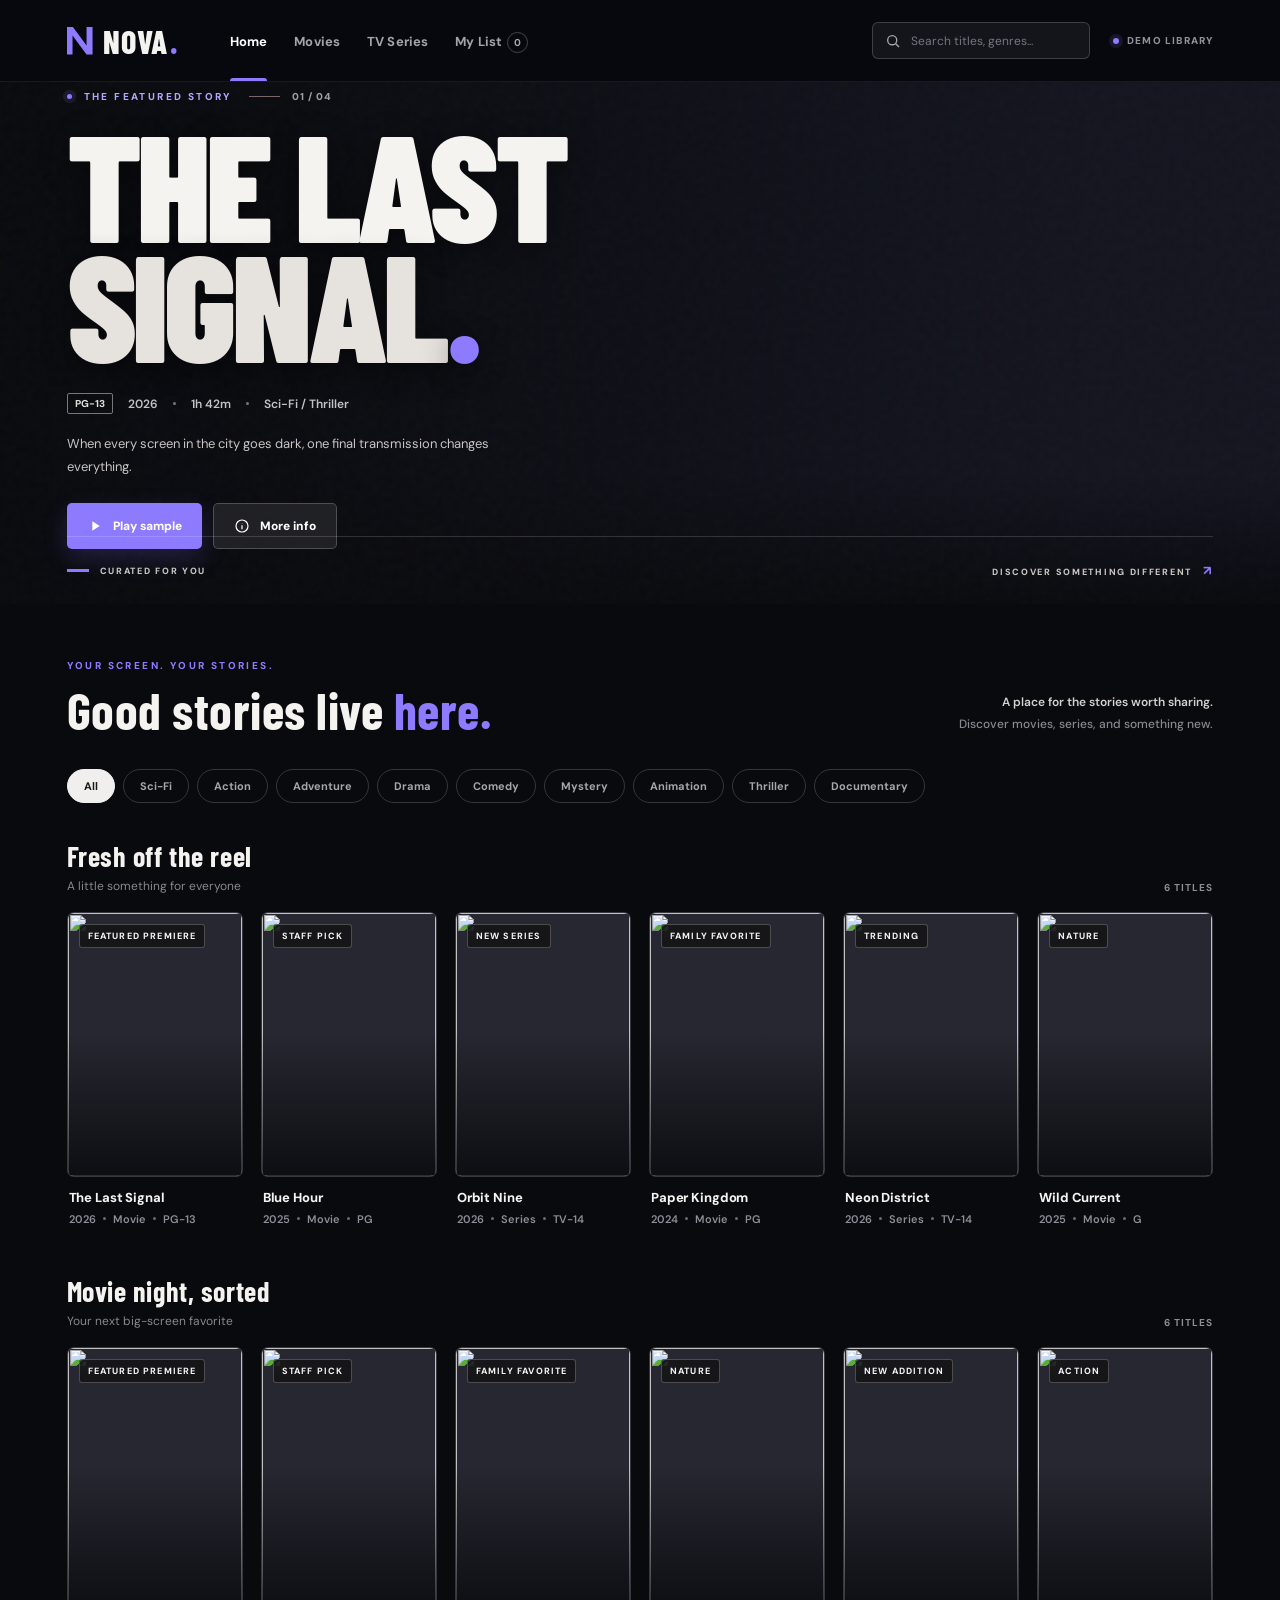
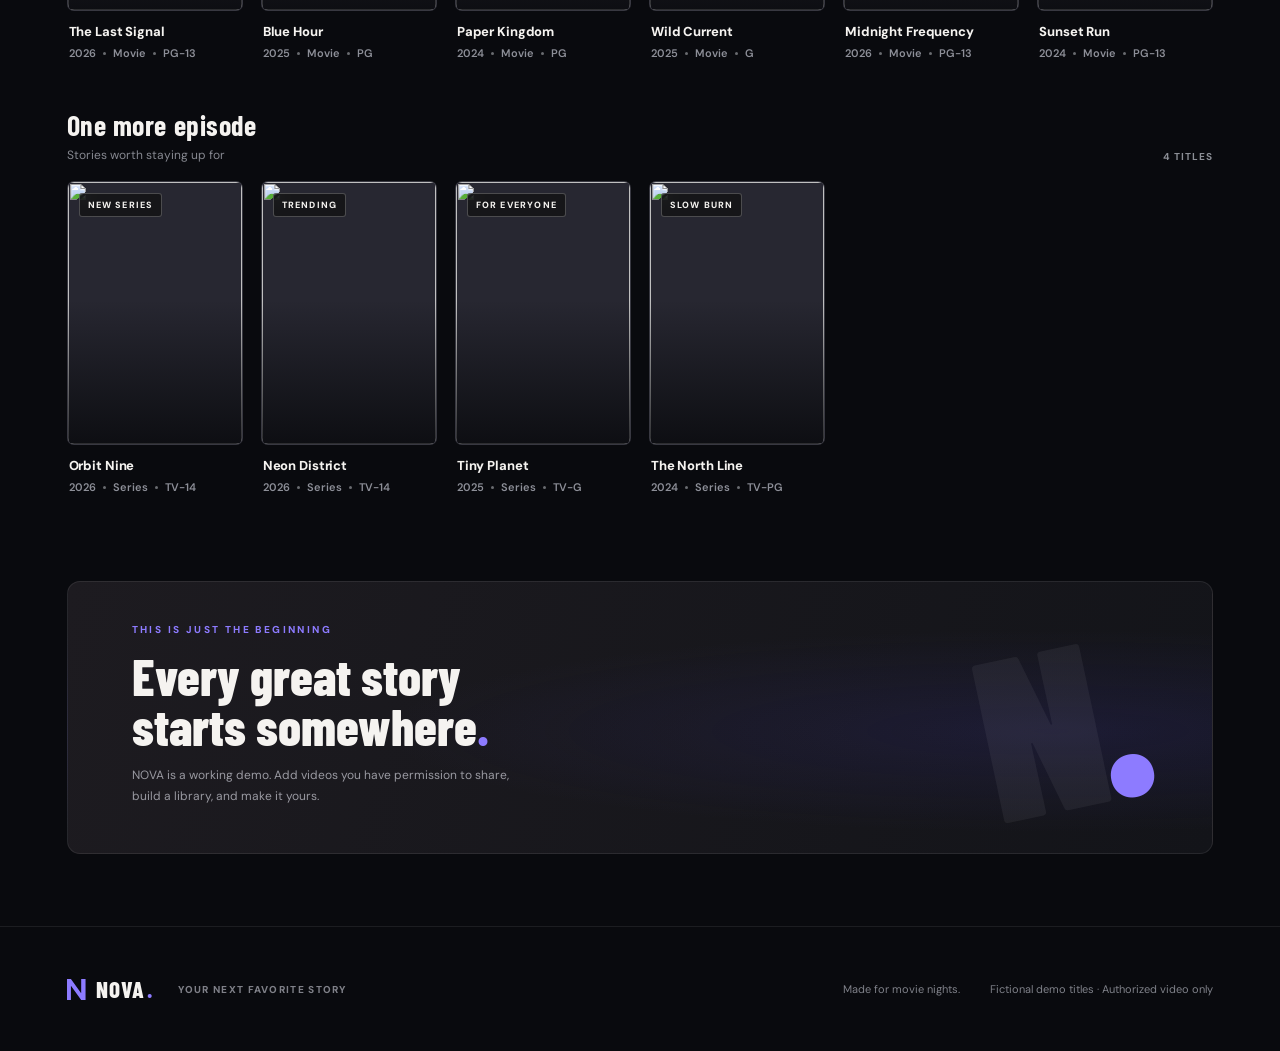
==== index.html @ 82f81677 "Add files via upload" ====
<!doctype html>
<html lang="en">
<head>
  <meta charset="utf-8">
  <meta name="viewport" content="width=device-width, initial-scale=1">
  <meta name="theme-color" content="#090916">
  <meta name="description" content="NOVA — a cinematic movie and series catalog demo for legally shareable videos.">
  <title>NOVA — Your next favorite story</title>
  <link rel="icon" href="assets/favicon.svg" type="image/svg+xml">
  <link rel="stylesheet" href="styles.css">
  <script defer src="catalog.js"></script>
  <script defer src="app.js"></script>
</head>
<body>
  <header class="site-header" id="top">
    <div class="header-inner">
      <a class="wordmark" href="#home" aria-label="NOVA home"><span class="logo-mark" aria-hidden="true"></span>NOVA<span class="mark-dot">.</span></a>
      <nav class="main-nav" aria-label="Browse sections">
        <button type="button" class="nav-link active" data-page="home">Home</button>
        <button type="button" class="nav-link" data-page="movies">Movies</button>
        <button type="button" class="nav-link" data-page="series">TV Series</button>
        <button type="button" class="nav-link" data-page="saved">My List <span class="small-count" id="saved-count">0</span></button>
      </nav>
      <div class="header-right">
        <label class="search-box"><svg viewBox="0 0 24 24" aria-hidden="true"><circle cx="10.8" cy="10.8" r="6.8"/><path d="m16 16 5 5"/></svg><input id="search" type="search" placeholder="Search titles, genres..." autocomplete="off" aria-label="Search titles and genres"></label>
        <span class="demo-pill"><i></i> DEMO LIBRARY</span>
      </div>
    </div>
  </header>

  <main id="main">
    <section class="hero" id="hero" aria-label="Featured title">
      <div class="hero-image" aria-hidden="true"></div>
      <div class="hero-noise" aria-hidden="true"></div>
      <div class="hero-content page-gutter">
        <div class="hero-kicker"><span class="live-dot"></span> THE FEATURED STORY <span class="kicker-line"></span> <span class="muted-kicker">01 / 04</span></div>
        <div class="hero-title">THE LAST<br><em>SIGNAL</em><span class="hero-title-dot">.</span></div>
        <div class="hero-meta"><span class="age-chip">PG-13</span><span>2026</span><span class="meta-dot"></span><span>1h 42m</span><span class="meta-dot"></span><span>Sci-Fi / Thriller</span></div>
        <p class="hero-summary">When every screen in the city goes dark, one final transmission changes everything.</p>
        <div class="hero-actions">
          <button class="btn btn-primary" id="feature-play"><svg viewBox="0 0 24 24" aria-hidden="true"><path d="M8 5v14l11-7z"/></svg> Play sample</button>
          <button class="btn btn-glass" id="feature-details"><svg viewBox="0 0 24 24" aria-hidden="true"><circle cx="12" cy="12" r="9"/><path d="M12 11v6M12 7.5v.5"/></svg> More info</button>
        </div>
      </div>
      <div class="hero-bottom"><span><span class="hero-line"></span> CURATED FOR YOU</span><span>DISCOVER SOMETHING DIFFERENT <span class="arrow">↗</span></span></div>
    </section>

    <div class="content-shell page-gutter">
      <div class="catalog-heading" id="section-heading">
        <div><div class="eyebrow">YOUR SCREEN. YOUR STORIES.</div><h1>Good stories live <span>here.</span></h1></div>
        <div class="catalog-intro">A place for the stories worth sharing.<br><span>Discover movies, series, and something new.</span></div>
      </div>
      <div class="category-bar" id="genre-bar" aria-label="Filter by genre"></div>
      <div id="library" aria-live="polite"></div>
      <div class="footer-promo"><div><span class="eyebrow">THIS IS JUST THE BEGINNING</span><h2>Every great story<br>starts somewhere<span>.</span></h2><p>NOVA is a working demo. Add videos you have permission to share, build a library, and make it yours.</p></div><div class="promo-symbol" aria-hidden="true">N<span>.</span></div></div>
    </div>
  </main>

  <footer class="site-footer page-gutter"><div class="footer-brand"><span class="wordmark"><span class="logo-mark" aria-hidden="true"></span>NOVA<span class="mark-dot">.</span></span><small>YOUR NEXT FAVORITE STORY</small></div><div class="footer-right"><span>Made for movie nights.</span><span>Fictional demo titles · Authorized video only</span></div></footer>

  <div id="details-overlay" class="overlay" hidden>
    <div class="overlay-scrim" data-close="details"></div>
    <section class="details-dialog" role="dialog" aria-modal="true" aria-label="Title details" tabindex="-1">
      <button class="modal-close" data-close="details" aria-label="Close details">×</button>
      <div id="details-body"></div>
    </section>
  </div>
  <div id="player-overlay" class="overlay" hidden>
    <div class="overlay-scrim" data-close="player"></div>
    <section class="player-dialog" role="dialog" aria-modal="true" aria-label="Video player" tabindex="-1">
      <div class="player-top"><div><span class="eyebrow">NOW PLAYING</span><h2 id="player-title"></h2></div><button class="modal-close inline-close" data-close="player" aria-label="Close player">×</button></div>
      <div class="player-frame" id="player-frame"></div><p class="player-caption" id="player-caption"></p>
    </section>
  </div>
</body>
</html>
---- styles.css ----
@import url('https://fonts.googleapis.com/css2?family=Barlow+Condensed:wght@600;700;800;900&family=DM+Sans:wght@400;500;600;700;800&display=swap');
:root{color-scheme:dark;--bg:#090a0e;--surface:#16181d;--panel:#191b22;--ink:#f5f3f0;--muted:#94969e;--accent:#8d7bff;--border:rgba(255,255,255,.11);font-family:'DM Sans',system-ui,-apple-system,Segoe UI,sans-serif}*{box-sizing:border-box}html{scroll-behavior:smooth}body{margin:0;background:var(--bg);color:var(--ink);min-width:320px}button,input{font:inherit}button{cursor:pointer}button:focus-visible,input:focus-visible,a:focus-visible{outline:2px solid #b3a9ff;outline-offset:3px}a{color:inherit;text-decoration:none}.page-gutter{padding-left:clamp(22px,5.2vw,104px);padding-right:clamp(22px,5.2vw,104px)}[hidden]{display:none!important}.site-header{height:82px;background:#08090df5;border-bottom:1px solid rgba(255,255,255,.07);position:relative;z-index:15}.header-inner{height:100%;max-width:1800px;margin:auto;padding:0 clamp(22px,5.2vw,104px);display:flex;align-items:center;gap:clamp(28px,4vw,72px)}.wordmark{display:inline-flex;align-items:center;white-space:nowrap;gap:10px;font-family:'Barlow Condensed',Impact,sans-serif;letter-spacing:1px;font-size:32px;font-weight:800}.logo-mark{width:26px;height:28px;background:var(--accent);display:inline-block;clip-path:polygon(0 0,23% 0,77% 68%,77% 0,100% 0,100% 100%,77% 100%,23% 32%,23% 100%,0 100%)}.mark-dot,.promo-symbol span{color:var(--accent);margin-left:-8px}.main-nav{display:flex;align-items:center;gap:27px;height:100%}.nav-link{height:100%;color:#a3a4ab;background:transparent;border:0;font-weight:700;font-size:13px;letter-spacing:.01em;position:relative;white-space:nowrap;padding:2px 0 0}.nav-link.active,.nav-link:hover{color:#fff}.nav-link.active:after{content:'';position:absolute;bottom:0;left:0;right:0;height:3px;border-radius:5px 5px 0 0;background:var(--accent)}.small-count{font-size:10px;line-height:1;border:1px solid #44464c;padding:3px 6px;border-radius:20px;margin-left:2px;color:#aaa}.header-right{margin-left:auto;display:flex;align-items:center;gap:23px}.search-box{height:37px;max-width:260px;width:clamp(170px,17vw,250px);display:flex;align-items:center;gap:8px;border:1px solid rgba(255,255,255,.18);background:#14151b;border-radius:6px;padding:0 12px}.search-box svg{width:16px;flex:none;fill:none;stroke:#a8a8ac;stroke-width:2}.search-box input{width:100%;min-width:0;border:0;outline:0;color:#fff;background:transparent;font-size:12px}.search-box input::placeholder{color:#747681}.demo-pill{display:flex;gap:8px;align-items:center;white-space:nowrap;font-size:10px;font-weight:800;letter-spacing:.12em;color:#8f929a}.demo-pill i,.live-dot{height:6px;width:6px;border-radius:50%;background:var(--accent);display:inline-block;box-shadow:0 0 0 4px #8d7bff1f}.hero{height:clamp(490px,40.8vw,665px);position:relative;overflow:hidden;background:#141520}.hero-image{position:absolute;inset:0;background-image:linear-gradient(90deg,#090a0efc 0%,#090a0eea 21%,#090a0e85 52%,#090a0e11 85%),linear-gradient(0deg,#090a0e 0%,transparent 25%),url('assets/hero-signal.svg');background-position:center,center,center 48%;background-size:cover}.hero-noise{position:absolute;inset:0;pointer-events:none;opacity:.14;background-image:url("data:image/svg+xml,%3Csvg viewBox='0 0 100 100' xmlns='http://www.w3.org/2000/svg'%3E%3Cfilter id='n'%3E%3CfeTurbulence type='fractalNoise' baseFrequency='.7' numOctaves='3' stitchTiles='stitch'/%3E%3C/filter%3E%3Crect width='100' height='100' filter='url(%23n)' opacity='.18'/%3E%3C/svg%3E")}.hero-content{position:absolute;inset:0;display:flex;flex-direction:column;align-items:flex-start;justify-content:center;padding-top:3px;padding-bottom:50px}.hero-kicker{font-size:10px;letter-spacing:.24em;font-weight:800;color:#afa8ff;display:flex;align-items:center;gap:12px}.hero-kicker .live-dot{height:5px;width:5px}.kicker-line{display:inline-block;width:31px;height:1px;background:#7c6767;margin-left:5px}.muted-kicker{color:#a3a1a6;letter-spacing:.1em}.hero-title{margin-top:20px;font-family:'Barlow Condensed',Impact,'Arial Narrow',sans-serif;font-size:clamp(88px,11.8vw,169px);font-weight:900;line-height:.79;letter-spacing:-.028em;text-shadow:0 6px 30px #0007}.hero-title em{font-style:normal;color:#e6e3df}.hero-title-dot{color:var(--accent)}.hero-meta{margin-top:31px;display:flex;align-items:center;gap:15px;color:#c3c3c7;font-size:12px;font-weight:600}.age-chip{border:1px solid #77777a;border-radius:2px;padding:3px 7px;font-size:10px;font-weight:800;color:#e0dedb}.meta-dot{height:3px;width:3px;background:#777;border-radius:50%}.hero-summary{color:#c9c5c5;max-width:430px;font-size:13px;line-height:1.8;margin:18px 0 24px}.hero-actions{display:flex;gap:11px}.btn{display:inline-flex;align-items:center;justify-content:center;gap:10px;border:0;border-radius:5px;font-weight:800;font-size:12px;padding:13px 20px;min-height:46px}.btn svg{width:16px;height:16px;stroke:currentColor;fill:none;stroke-width:1.8}.btn-primary{color:#fff;background:var(--accent);box-shadow:0 9px 24px #7a68ff35}.btn-primary:hover{background:#a493ff}.btn-primary svg{fill:currentColor;stroke:none}.btn-glass{border:1px solid #77777e88;color:white;background:#ffffff16;backdrop-filter:blur(10px)}.btn-glass:hover{background:#ffffff29}.hero-bottom{position:absolute;bottom:0;left:clamp(22px,5.2vw,104px);right:clamp(22px,5.2vw,104px);height:68px;border-top:1px solid #ffffff27;display:flex;align-items:center;justify-content:space-between;color:#c9c7c4;font-size:9px;font-weight:800;letter-spacing:.19em}.hero-bottom>span:first-child{display:flex;gap:11px;align-items:center}.hero-line{height:3px;width:22px;background:var(--accent)}.hero-bottom .arrow{color:var(--accent);margin-left:7px;font-size:13px}.content-shell{max-width:1800px;margin:0 auto;padding-bottom:72px}.catalog-heading{display:flex;align-items:end;justify-content:space-between;padding-top:55px;gap:20px}.eyebrow{font-size:10px;color:var(--accent);letter-spacing:.24em;font-weight:800}.catalog-heading h1{font-family:'Barlow Condensed',Impact,sans-serif;font-size:clamp(34px,4vw,56px);line-height:1;margin:12px 0 0;letter-spacing:.01em}.catalog-heading h1 span{color:var(--accent)}.catalog-intro{font-size:12px;line-height:1.8;color:#d3d1ce;text-align:right;font-weight:600}.catalog-intro span{color:#878890;font-weight:500}.category-bar{display:flex;overflow:auto;gap:8px;margin-top:34px;padding-bottom:10px;scrollbar-width:none}.category-bar::-webkit-scrollbar{display:none}.chip{white-space:nowrap;border:1px solid #33363c;background:transparent;color:#a4a6ab;border-radius:30px;padding:9px 16px;font-size:11px;font-weight:700;transition:background .18s,color .18s,border .18s}.chip.active{background:#f0efed;color:#19191b;border-color:#f0efed}.chip:hover:not(.active){border-color:#777;color:#fff}.rail{margin-top:28px}.rail-title-row{display:flex;justify-content:space-between;align-items:end;gap:20px;margin-bottom:18px}.rail-title{font-family:'Barlow Condensed',Impact,sans-serif;font-size:28px;line-height:1.1;letter-spacing:.02em;margin:0}.rail-subtitle{font-size:12px;color:#868890;margin:6px 0 0}.rail-count{font-size:10px;font-weight:700;color:#8c8f96;letter-spacing:.11em}.rail-grid{display:grid;grid-template-columns:repeat(6,minmax(0,1fr));gap:clamp(10px,1.4vw,22px)}.rail-grid.results-grid{grid-template-columns:repeat(6,minmax(0,1fr));}.tile{min-width:0;cursor:pointer;position:relative;outline-offset:4px}.poster{aspect-ratio:2/3;background:#272731;overflow:hidden;border-radius:7px;position:relative;border:1px solid #ffffff14;transition:transform .18s ease,border-color .18s,box-shadow .18s}.tile:hover .poster,.tile:focus-visible .poster{transform:translateY(-5px);border-color:#fff5;box-shadow:0 18px 33px #0007}.poster img{display:block;width:100%;height:100%;object-fit:cover}.poster:after{content:'';position:absolute;inset:45% 0 0;background:linear-gradient(transparent,#07080bcc);pointer-events:none}.poster-badge{position:absolute;top:11px;left:11px;z-index:1;background:#111b;backdrop-filter:blur(7px);border:1px solid #ffffff3b;border-radius:3px;padding:5px 8px;font-size:9px;font-weight:800;letter-spacing:.13em}.poster-save{position:absolute;right:10px;bottom:10px;z-index:2;background:#101117dd;color:white;border:1px solid #ffffff59;border-radius:50%;height:31px;width:31px;font-size:20px;font-weight:500;display:grid;place-items:center;line-height:1;opacity:0;transition:opacity .15s}.tile:hover .poster-save,.poster-save:focus-visible{opacity:1}.poster-save.saved{background:var(--accent);border-color:var(--accent)}.tile-meta{padding:12px 2px 2px}.tile-name{font-weight:800;letter-spacing:-.01em;font-size:13px;line-height:1.4;white-space:nowrap;overflow:hidden;text-overflow:ellipsis}.tile-info{font-size:11px;color:#8d8f98;font-weight:600;display:flex;align-items:center;gap:7px;margin-top:5px}.tile-info b{height:3px;width:3px;border-radius:50%;background:#696b70}.rail+.rail{margin-top:48px}.empty{border:1px solid var(--border);border-radius:11px;text-align:center;padding:74px 20px;color:#a0a0a7;margin-top:26px}.empty .magnify{font-size:38px;margin-bottom:12px}.empty h2{font-size:23px;margin:0 0 9px;color:#f3f3f3}.empty p{font-size:13px;line-height:1.7;margin:0}.footer-promo{margin-top:85px;background:radial-gradient(ellipse at 86% 55%,#38318e38,transparent 48%),linear-gradient(110deg,#1d1b20,#131419);min-height:273px;border:1px solid #ffffff15;border-radius:13px;padding:34px clamp(22px,5vw,65px);display:flex;align-items:center;justify-content:space-between;overflow:hidden}.footer-promo h2{font-family:'Barlow Condensed',Impact,sans-serif;font-weight:800;font-size:clamp(35px,4vw,57px);line-height:.98;margin:13px 0}.footer-promo h2 span{color:var(--accent)}.footer-promo p{font-size:12px;color:#9999a1;max-width:400px;line-height:1.75}.promo-symbol{font-family:'Barlow Condensed',Impact,sans-serif;font-weight:900;font-size:230px;line-height:.5;color:#ffffff0e;transform:rotate(-12deg)}.site-footer{max-width:1800px;margin:auto;min-height:125px;border-top:1px solid #ffffff14;display:flex;align-items:center;justify-content:space-between;gap:20px}.footer-brand{display:flex;gap:25px;align-items:center}.footer-brand .wordmark{font-size:23px}.footer-brand .logo-mark{width:19px;height:21px}.footer-brand small{font-size:10px;color:#7f8088;font-weight:800;letter-spacing:.13em}.footer-right{display:flex;gap:30px;font-size:11px;color:#7f8189}.overlay{position:fixed;z-index:100;inset:0;display:grid;place-items:center;padding:22px}.overlay-scrim{position:absolute;inset:0;background:#000b;backdrop-filter:blur(10px)}.details-dialog,.player-dialog{z-index:1;position:relative;overflow:auto;background:#171725;border:1px solid #ffffff2b;border-radius:13px;width:min(95vw,775px);max-height:min(91vh,920px);box-shadow:0 25px 110px #000b}.details-dialog{scrollbar-width:thin}.modal-close{position:absolute;top:16px;right:16px;background:#08090abf;z-index:5;color:white;border:1px solid #ffffff38;border-radius:50%;width:38px;height:38px;font-size:24px;line-height:1}.details-cover{height:290px;background-size:cover;background-position:center;position:relative}.details-cover:after{content:'';position:absolute;inset:0;background:linear-gradient(0deg,#171725 0%,transparent 66%)}.details-main{padding:0 36px 34px;position:relative;margin-top:-53px}.details-main h2{font-family:'Barlow Condensed',Impact,sans-serif;font-weight:800;font-size:59px;line-height:.95;margin:0 0 17px;max-width:620px;text-shadow:0 3px 15px #0009}.details-meta{display:flex;gap:11px;align-items:center;flex-wrap:wrap;color:#bbbcc2;font-size:12px;font-weight:700}.details-description{line-height:1.85;color:#d2d1d4;font-size:13px;margin:22px 0}.details-buttons{display:flex;gap:11px;flex-wrap:wrap}.details-buttons .btn-outline{background:#2b2c33;color:#fff;border:1px solid #555761}.details-label{margin-top:30px;color:var(--accent);font-size:10px;letter-spacing:.19em;font-weight:800}.detail-genres{color:#d1cfd4;font-size:12px;margin-top:8px}.episodes{margin-top:18px;border-top:1px solid #ffffff23}.episode{display:flex;align-items:center;justify-content:space-between;padding:14px 0;border-bottom:1px solid #ffffff15;gap:15px;font-size:12px;color:#c5c5cb}.episode span:first-child{font-weight:700}.episode span:last-child{color:#848791}.player-dialog{width:min(95vw,950px);padding:22px}.player-top{display:flex;align-items:center;justify-content:space-between;margin-bottom:16px}.player-top h2{font-family:'Barlow Condensed',Impact,sans-serif;margin:3px 0 0;font-size:29px}.inline-close{position:static;flex:none}.player-frame{width:100%;aspect-ratio:16/9;background:#08090d;border-radius:8px;overflow:hidden;display:grid;place-items:center}.player-frame video,.player-frame iframe{width:100%;height:100%;border:0;display:block}.player-placeholder{text-align:center;color:#b3b3bb;padding:20px}.player-placeholder svg{width:50px;opacity:.45;fill:none;stroke:#8d7bff;stroke-width:1.3}.player-placeholder h3{margin:12px 0 6px;color:white;font-size:20px}.player-placeholder p{font-size:13px;line-height:1.6;max-width:410px;margin:auto}.player-caption{font-size:11px;color:#93939b;margin:13px 0 0;line-height:1.7}
@media(max-width:1200px){.demo-pill{display:none}.rail-grid,.rail-grid.results-grid{grid-template-columns:repeat(5,minmax(0,1fr))}.rail-grid .tile:nth-child(n+6){display:none}.rail-grid.results-grid .tile{display:block}}@media(max-width:850px){.site-header{height:auto}.header-inner{min-height:72px;flex-wrap:wrap;column-gap:22px;row-gap:0;padding-top:11px}.main-nav{order:3;flex-basis:100%;height:44px;gap:23px}.header-right{margin-left:auto}.nav-link{font-size:12px}.hero{height:540px}.hero-image{background-position:center,center,63% 50%;background-image:linear-gradient(90deg,#090a0ef2 0%,#090a0e9e 58%,#090a0e3f 100%),linear-gradient(0deg,#090a0e 0%,transparent 34%),url('assets/hero-signal.svg')}.hero-title{font-size:clamp(90px,15vw,120px)}.rail-grid,.rail-grid.results-grid{grid-template-columns:repeat(4,minmax(0,1fr))}.rail-grid .tile:nth-child(n+5){display:none}.rail-grid.results-grid .tile{display:block}.catalog-intro{display:none}.promo-symbol{font-size:150px}}@media(max-width:560px){.site-header{position:relative}.wordmark{font-size:27px}.logo-mark{width:21px;height:23px}.header-inner{gap:8px 20px}.search-box{width:42px;height:37px;padding:0 11px;border-radius:20px;transition:width .2s}.search-box:focus-within{width:min(54vw,220px)}.search-box input{opacity:0;width:0}.search-box:focus-within input{opacity:1;width:100%}.main-nav{gap:22px;overflow:auto;scrollbar-width:none}.main-nav::-webkit-scrollbar{display:none}.hero{height:515px}.hero-title{font-size:clamp(76px,19vw,108px);margin-top:26px}.hero-kicker{font-size:9px}.hero-meta{gap:9px;font-size:10px;flex-wrap:wrap}.hero-summary{max-width:320px;font-size:12px}.hero-bottom>span:last-child{display:none}.hero-content{justify-content:center;padding-bottom:60px}.catalog-heading{padding-top:43px}.catalog-heading h1{font-size:41px}.category-bar{margin-top:25px}.rail-grid,.rail-grid.results-grid{grid-template-columns:repeat(2,minmax(0,1fr));gap:17px 12px}.rail-grid .tile:nth-child(n+5){display:block}.rail-grid .tile:nth-child(n+7){display:none}.rail-grid.results-grid .tile{display:block}.rail-title{font-size:26px}.poster-save{opacity:1}.footer-promo{margin-top:60px;min-height:245px}.footer-promo h2{font-size:40px}.promo-symbol{display:none}.site-footer{padding-top:30px;padding-bottom:30px;min-height:140px;align-items:start;flex-direction:column}.footer-brand small{display:none}.footer-right{flex-direction:column;gap:7px}.details-cover{height:215px}.details-main{padding:0 23px 29px;margin-top:-38px}.details-main h2{font-size:48px}.details-description{font-size:12px}.player-dialog{padding:13px}.btn{padding:12px 14px}}
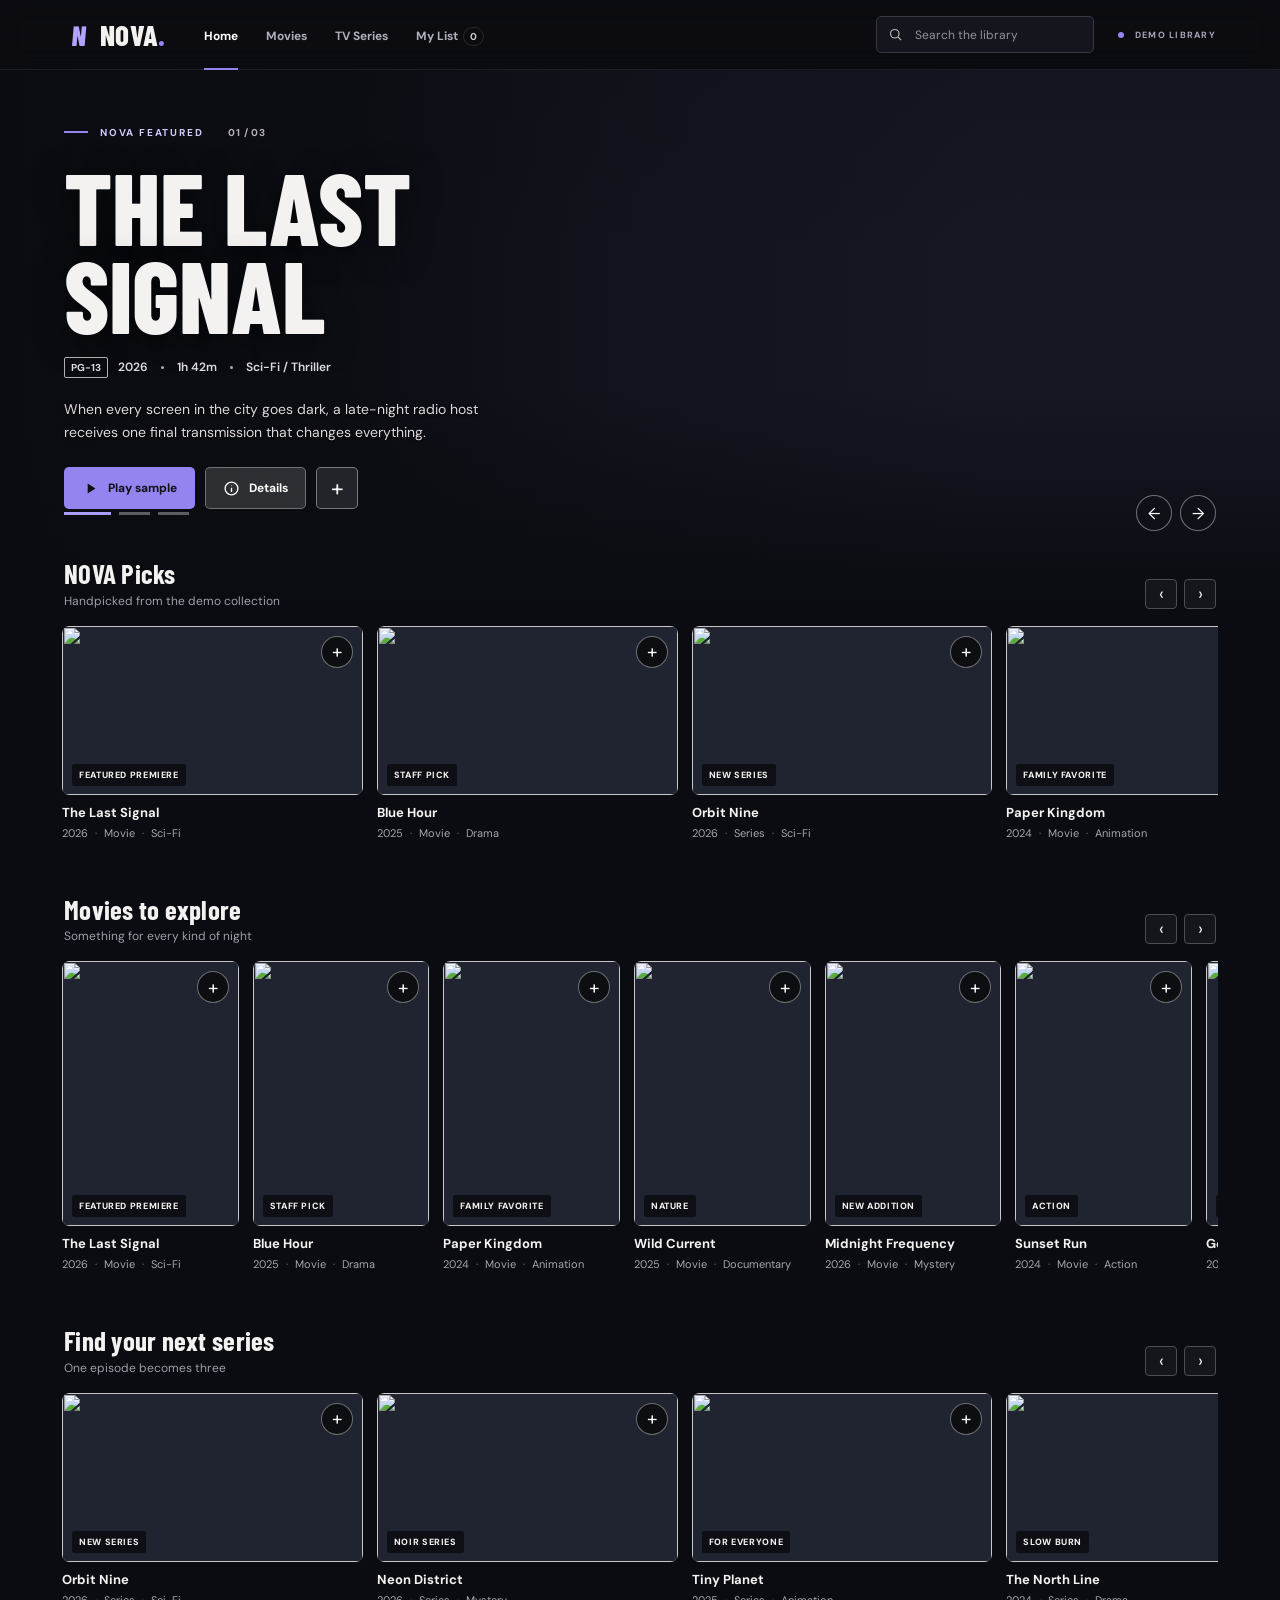
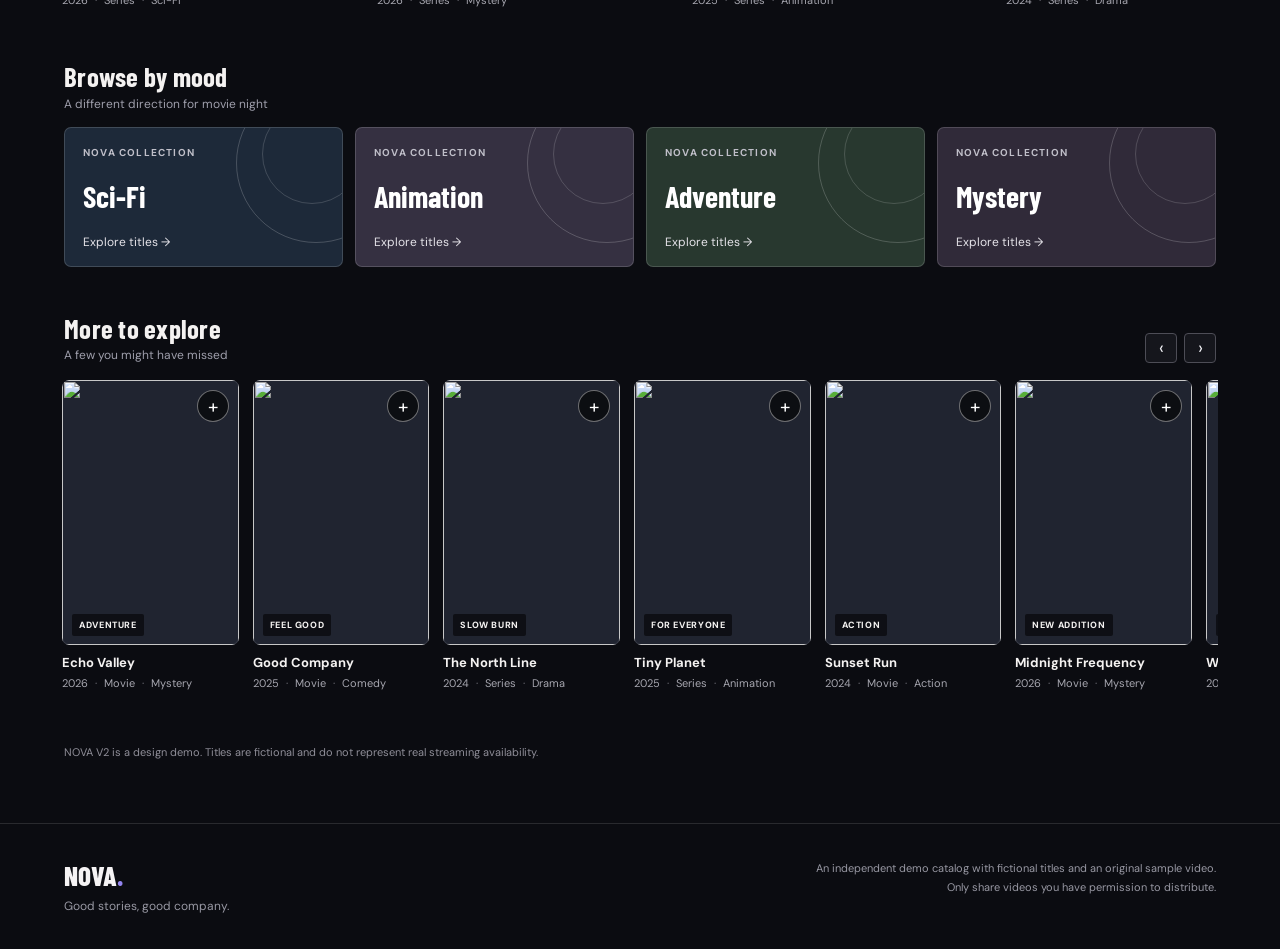
==== commit 3e31b833: "Add files via upload" ====
--- a/index.html
+++ b/index.html
@@ -3,72 +3,81 @@
 <head>
   <meta charset="utf-8">
   <meta name="viewport" content="width=device-width, initial-scale=1">
-  <meta name="theme-color" content="#090916">
-  <meta name="description" content="NOVA — a cinematic movie and series catalog demo for legally shareable videos.">
-  <title>NOVA — Your next favorite story</title>
+  <meta name="theme-color" content="#0b0c11">
+  <meta name="description" content="NOVA — a cinematic movie and series discovery demo with original fictional titles and sample video.">
+  <title>NOVA — Movies and stories, thoughtfully collected</title>
   <link rel="icon" href="assets/favicon.svg" type="image/svg+xml">
   <link rel="stylesheet" href="styles.css">
   <script defer src="catalog.js"></script>
   <script defer src="app.js"></script>
 </head>
 <body>
+  <a href="#main" class="skip-link">Skip to content</a>
   <header class="site-header" id="top">
     <div class="header-inner">
-      <a class="wordmark" href="#home" aria-label="NOVA home"><span class="logo-mark" aria-hidden="true"></span>NOVA<span class="mark-dot">.</span></a>
-      <nav class="main-nav" aria-label="Browse sections">
+      <a class="wordmark" href="#home" id="brand-link" aria-label="NOVA home"><span class="logo-mark" aria-hidden="true">N</span><span>NOVA<span class="wordmark-dot">.</span></span></a>
+      <nav class="main-nav" aria-label="Primary navigation">
         <button type="button" class="nav-link active" data-page="home">Home</button>
         <button type="button" class="nav-link" data-page="movies">Movies</button>
         <button type="button" class="nav-link" data-page="series">TV Series</button>
         <button type="button" class="nav-link" data-page="saved">My List <span class="small-count" id="saved-count">0</span></button>
       </nav>
       <div class="header-right">
-        <label class="search-box"><svg viewBox="0 0 24 24" aria-hidden="true"><circle cx="10.8" cy="10.8" r="6.8"/><path d="m16 16 5 5"/></svg><input id="search" type="search" placeholder="Search titles, genres..." autocomplete="off" aria-label="Search titles and genres"></label>
-        <span class="demo-pill"><i></i> DEMO LIBRARY</span>
+        <label class="search-box" aria-label="Search library">
+          <svg viewBox="0 0 24 24" aria-hidden="true"><circle cx="10.8" cy="10.8" r="6.8"/><path d="m16 16 5 5"/></svg>
+          <input id="search" type="search" placeholder="Search the library" autocomplete="off" aria-label="Search titles and genres">
+        </label>
+        <span class="demo-label"><span></span> DEMO LIBRARY</span>
       </div>
     </div>
   </header>
 
   <main id="main">
-    <section class="hero" id="hero" aria-label="Featured title">
-      <div class="hero-image" aria-hidden="true"></div>
-      <div class="hero-noise" aria-hidden="true"></div>
+    <section class="hero" id="hero" aria-roledescription="carousel" aria-label="Featured stories">
+      <div class="hero-image" id="hero-image" aria-hidden="true"></div>
+      <div class="hero-shade" aria-hidden="true"></div>
       <div class="hero-content page-gutter">
-        <div class="hero-kicker"><span class="live-dot"></span> THE FEATURED STORY <span class="kicker-line"></span> <span class="muted-kicker">01 / 04</span></div>
-        <div class="hero-title">THE LAST<br><em>SIGNAL</em><span class="hero-title-dot">.</span></div>
-        <div class="hero-meta"><span class="age-chip">PG-13</span><span>2026</span><span class="meta-dot"></span><span>1h 42m</span><span class="meta-dot"></span><span>Sci-Fi / Thriller</span></div>
-        <p class="hero-summary">When every screen in the city goes dark, one final transmission changes everything.</p>
+        <div class="hero-kicker"><span class="kicker-line"></span> NOVA FEATURED <span class="kicker-number" id="feature-index">01 / 03</span></div>
+        <h1 class="hero-title" id="feature-title">The Last<br>Signal</h1>
+        <div class="hero-meta" id="feature-meta"></div>
+        <p class="hero-summary" id="feature-description"></p>
         <div class="hero-actions">
-          <button class="btn btn-primary" id="feature-play"><svg viewBox="0 0 24 24" aria-hidden="true"><path d="M8 5v14l11-7z"/></svg> Play sample</button>
-          <button class="btn btn-glass" id="feature-details"><svg viewBox="0 0 24 24" aria-hidden="true"><circle cx="12" cy="12" r="9"/><path d="M12 11v6M12 7.5v.5"/></svg> More info</button>
+          <button class="btn btn-primary" id="feature-play" type="button"><svg viewBox="0 0 24 24" aria-hidden="true"><path d="M8 5v14l11-7z"/></svg> Play sample</button>
+          <button class="btn btn-secondary" id="feature-details" type="button"><svg viewBox="0 0 24 24" aria-hidden="true"><circle cx="12" cy="12" r="9"/><path d="M12 11v6M12 7.5v.5"/></svg> Details</button>
+          <button class="btn btn-icon" type="button" id="feature-save" aria-label="Add featured title to My List">+</button>
         </div>
       </div>
-      <div class="hero-bottom"><span><span class="hero-line"></span> CURATED FOR YOU</span><span>DISCOVER SOMETHING DIFFERENT <span class="arrow">↗</span></span></div>
+      <div class="hero-controls page-gutter">
+        <div class="feature-dots" id="feature-dots" aria-label="Featured story selector"></div>
+        <div class="hero-arrows"><button class="circle-arrow" type="button" id="feature-prev" aria-label="Previous featured title">←</button><button class="circle-arrow" type="button" id="feature-next" aria-label="Next featured title">→</button></div>
+      </div>
     </section>
 
-    <div class="content-shell page-gutter">
-      <div class="catalog-heading" id="section-heading">
-        <div><div class="eyebrow">YOUR SCREEN. YOUR STORIES.</div><h1>Good stories live <span>here.</span></h1></div>
-        <div class="catalog-intro">A place for the stories worth sharing.<br><span>Discover movies, series, and something new.</span></div>
-      </div>
-      <div class="category-bar" id="genre-bar" aria-label="Filter by genre"></div>
+    <div class="home-content page-gutter" id="home-content"><div id="home-library"></div></div>
+
+    <div class="browse-content page-gutter" id="browse-content" hidden>
+      <div class="browse-heading" id="section-heading"><span class="eyebrow" id="browse-eyebrow">THE COLLECTION</span><h1 id="browse-title">The collection<span>.</span></h1><p id="browse-description">Find something worth watching.</p></div>
+      <div class="category-bar" id="genre-bar" aria-label="Filter titles by genre"></div>
       <div id="library" aria-live="polite"></div>
-      <div class="footer-promo"><div><span class="eyebrow">THIS IS JUST THE BEGINNING</span><h2>Every great story<br>starts somewhere<span>.</span></h2><p>NOVA is a working demo. Add videos you have permission to share, build a library, and make it yours.</p></div><div class="promo-symbol" aria-hidden="true">N<span>.</span></div></div>
     </div>
   </main>
 
-  <footer class="site-footer page-gutter"><div class="footer-brand"><span class="wordmark"><span class="logo-mark" aria-hidden="true"></span>NOVA<span class="mark-dot">.</span></span><small>YOUR NEXT FAVORITE STORY</small></div><div class="footer-right"><span>Made for movie nights.</span><span>Fictional demo titles · Authorized video only</span></div></footer>
+  <footer class="site-footer page-gutter">
+    <div class="footer-brand"><span class="footer-wordmark">NOVA<span>.</span></span><span>Good stories, good company.</span></div>
+    <div class="footer-notice">An independent demo catalog with fictional titles and an original sample video.<br>Only share videos you have permission to distribute.</div>
+  </footer>
 
   <div id="details-overlay" class="overlay" hidden>
     <div class="overlay-scrim" data-close="details"></div>
     <section class="details-dialog" role="dialog" aria-modal="true" aria-label="Title details" tabindex="-1">
-      <button class="modal-close" data-close="details" aria-label="Close details">×</button>
+      <button class="modal-close" type="button" data-close="details" aria-label="Close details">×</button>
       <div id="details-body"></div>
     </section>
   </div>
   <div id="player-overlay" class="overlay" hidden>
     <div class="overlay-scrim" data-close="player"></div>
     <section class="player-dialog" role="dialog" aria-modal="true" aria-label="Video player" tabindex="-1">
-      <div class="player-top"><div><span class="eyebrow">NOW PLAYING</span><h2 id="player-title"></h2></div><button class="modal-close inline-close" data-close="player" aria-label="Close player">×</button></div>
+      <div class="player-top"><div><span class="eyebrow">NOW PLAYING</span><h2 id="player-title"></h2></div><button class="modal-close inline-close" type="button" data-close="player" aria-label="Close player">×</button></div>
       <div class="player-frame" id="player-frame"></div><p class="player-caption" id="player-caption"></p>
     </section>
   </div>
--- a/styles.css
+++ b/styles.css
@@ -1,3 +1,20 @@
-@import url('https://fonts.googleapis.com/css2?family=Barlow+Condensed:wght@600;700;800;900&family=DM+Sans:wght@400;500;600;700;800&display=swap');
-:root{color-scheme:dark;--bg:#090a0e;--surface:#16181d;--panel:#191b22;--ink:#f5f3f0;--muted:#94969e;--accent:#8d7bff;--border:rgba(255,255,255,.11);font-family:'DM Sans',system-ui,-apple-system,Segoe UI,sans-serif}*{box-sizing:border-box}html{scroll-behavior:smooth}body{margin:0;background:var(--bg);color:var(--ink);min-width:320px}button,input{font:inherit}button{cursor:pointer}button:focus-visible,input:focus-visible,a:focus-visible{outline:2px solid #b3a9ff;outline-offset:3px}a{color:inherit;text-decoration:none}.page-gutter{padding-left:clamp(22px,5.2vw,104px);padding-right:clamp(22px,5.2vw,104px)}[hidden]{display:none!important}.site-header{height:82px;background:#08090df5;border-bottom:1px solid rgba(255,255,255,.07);position:relative;z-index:15}.header-inner{height:100%;max-width:1800px;margin:auto;padding:0 clamp(22px,5.2vw,104px);display:flex;align-items:center;gap:clamp(28px,4vw,72px)}.wordmark{display:inline-flex;align-items:center;white-space:nowrap;gap:10px;font-family:'Barlow Condensed',Impact,sans-serif;letter-spacing:1px;font-size:32px;font-weight:800}.logo-mark{width:26px;height:28px;background:var(--accent);display:inline-block;clip-path:polygon(0 0,23% 0,77% 68%,77% 0,100% 0,100% 100%,77% 100%,23% 32%,23% 100%,0 100%)}.mark-dot,.promo-symbol span{color:var(--accent);margin-left:-8px}.main-nav{display:flex;align-items:center;gap:27px;height:100%}.nav-link{height:100%;color:#a3a4ab;background:transparent;border:0;font-weight:700;font-size:13px;letter-spacing:.01em;position:relative;white-space:nowrap;padding:2px 0 0}.nav-link.active,.nav-link:hover{color:#fff}.nav-link.active:after{content:'';position:absolute;bottom:0;left:0;right:0;height:3px;border-radius:5px 5px 0 0;background:var(--accent)}.small-count{font-size:10px;line-height:1;border:1px solid #44464c;padding:3px 6px;border-radius:20px;margin-left:2px;color:#aaa}.header-right{margin-left:auto;display:flex;align-items:center;gap:23px}.search-box{height:37px;max-width:260px;width:clamp(170px,17vw,250px);display:flex;align-items:center;gap:8px;border:1px solid rgba(255,255,255,.18);background:#14151b;border-radius:6px;padding:0 12px}.search-box svg{width:16px;flex:none;fill:none;stroke:#a8a8ac;stroke-width:2}.search-box input{width:100%;min-width:0;border:0;outline:0;color:#fff;background:transparent;font-size:12px}.search-box input::placeholder{color:#747681}.demo-pill{display:flex;gap:8px;align-items:center;white-space:nowrap;font-size:10px;font-weight:800;letter-spacing:.12em;color:#8f929a}.demo-pill i,.live-dot{height:6px;width:6px;border-radius:50%;background:var(--accent);display:inline-block;box-shadow:0 0 0 4px #8d7bff1f}.hero{height:clamp(490px,40.8vw,665px);position:relative;overflow:hidden;background:#141520}.hero-image{position:absolute;inset:0;background-image:linear-gradient(90deg,#090a0efc 0%,#090a0eea 21%,#090a0e85 52%,#090a0e11 85%),linear-gradient(0deg,#090a0e 0%,transparent 25%),url('assets/hero-signal.svg');background-position:center,center,center 48%;background-size:cover}.hero-noise{position:absolute;inset:0;pointer-events:none;opacity:.14;background-image:url("data:image/svg+xml,%3Csvg viewBox='0 0 100 100' xmlns='http://www.w3.org/2000/svg'%3E%3Cfilter id='n'%3E%3CfeTurbulence type='fractalNoise' baseFrequency='.7' numOctaves='3' stitchTiles='stitch'/%3E%3C/filter%3E%3Crect width='100' height='100' filter='url(%23n)' opacity='.18'/%3E%3C/svg%3E")}.hero-content{position:absolute;inset:0;display:flex;flex-direction:column;align-items:flex-start;justify-content:center;padding-top:3px;padding-bottom:50px}.hero-kicker{font-size:10px;letter-spacing:.24em;font-weight:800;color:#afa8ff;display:flex;align-items:center;gap:12px}.hero-kicker .live-dot{height:5px;width:5px}.kicker-line{display:inline-block;width:31px;height:1px;background:#7c6767;margin-left:5px}.muted-kicker{color:#a3a1a6;letter-spacing:.1em}.hero-title{margin-top:20px;font-family:'Barlow Condensed',Impact,'Arial Narrow',sans-serif;font-size:clamp(88px,11.8vw,169px);font-weight:900;line-height:.79;letter-spacing:-.028em;text-shadow:0 6px 30px #0007}.hero-title em{font-style:normal;color:#e6e3df}.hero-title-dot{color:var(--accent)}.hero-meta{margin-top:31px;display:flex;align-items:center;gap:15px;color:#c3c3c7;font-size:12px;font-weight:600}.age-chip{border:1px solid #77777a;border-radius:2px;padding:3px 7px;font-size:10px;font-weight:800;color:#e0dedb}.meta-dot{height:3px;width:3px;background:#777;border-radius:50%}.hero-summary{color:#c9c5c5;max-width:430px;font-size:13px;line-height:1.8;margin:18px 0 24px}.hero-actions{display:flex;gap:11px}.btn{display:inline-flex;align-items:center;justify-content:center;gap:10px;border:0;border-radius:5px;font-weight:800;font-size:12px;padding:13px 20px;min-height:46px}.btn svg{width:16px;height:16px;stroke:currentColor;fill:none;stroke-width:1.8}.btn-primary{color:#fff;background:var(--accent);box-shadow:0 9px 24px #7a68ff35}.btn-primary:hover{background:#a493ff}.btn-primary svg{fill:currentColor;stroke:none}.btn-glass{border:1px solid #77777e88;color:white;background:#ffffff16;backdrop-filter:blur(10px)}.btn-glass:hover{background:#ffffff29}.hero-bottom{position:absolute;bottom:0;left:clamp(22px,5.2vw,104px);right:clamp(22px,5.2vw,104px);height:68px;border-top:1px solid #ffffff27;display:flex;align-items:center;justify-content:space-between;color:#c9c7c4;font-size:9px;font-weight:800;letter-spacing:.19em}.hero-bottom>span:first-child{display:flex;gap:11px;align-items:center}.hero-line{height:3px;width:22px;background:var(--accent)}.hero-bottom .arrow{color:var(--accent);margin-left:7px;font-size:13px}.content-shell{max-width:1800px;margin:0 auto;padding-bottom:72px}.catalog-heading{display:flex;align-items:end;justify-content:space-between;padding-top:55px;gap:20px}.eyebrow{font-size:10px;color:var(--accent);letter-spacing:.24em;font-weight:800}.catalog-heading h1{font-family:'Barlow Condensed',Impact,sans-serif;font-size:clamp(34px,4vw,56px);line-height:1;margin:12px 0 0;letter-spacing:.01em}.catalog-heading h1 span{color:var(--accent)}.catalog-intro{font-size:12px;line-height:1.8;color:#d3d1ce;text-align:right;font-weight:600}.catalog-intro span{color:#878890;font-weight:500}.category-bar{display:flex;overflow:auto;gap:8px;margin-top:34px;padding-bottom:10px;scrollbar-width:none}.category-bar::-webkit-scrollbar{display:none}.chip{white-space:nowrap;border:1px solid #33363c;background:transparent;color:#a4a6ab;border-radius:30px;padding:9px 16px;font-size:11px;font-weight:700;transition:background .18s,color .18s,border .18s}.chip.active{background:#f0efed;color:#19191b;border-color:#f0efed}.chip:hover:not(.active){border-color:#777;color:#fff}.rail{margin-top:28px}.rail-title-row{display:flex;justify-content:space-between;align-items:end;gap:20px;margin-bottom:18px}.rail-title{font-family:'Barlow Condensed',Impact,sans-serif;font-size:28px;line-height:1.1;letter-spacing:.02em;margin:0}.rail-subtitle{font-size:12px;color:#868890;margin:6px 0 0}.rail-count{font-size:10px;font-weight:700;color:#8c8f96;letter-spacing:.11em}.rail-grid{display:grid;grid-template-columns:repeat(6,minmax(0,1fr));gap:clamp(10px,1.4vw,22px)}.rail-grid.results-grid{grid-template-columns:repeat(6,minmax(0,1fr));}.tile{min-width:0;cursor:pointer;position:relative;outline-offset:4px}.poster{aspect-ratio:2/3;background:#272731;overflow:hidden;border-radius:7px;position:relative;border:1px solid #ffffff14;transition:transform .18s ease,border-color .18s,box-shadow .18s}.tile:hover .poster,.tile:focus-visible .poster{transform:translateY(-5px);border-color:#fff5;box-shadow:0 18px 33px #0007}.poster img{display:block;width:100%;height:100%;object-fit:cover}.poster:after{content:'';position:absolute;inset:45% 0 0;background:linear-gradient(transparent,#07080bcc);pointer-events:none}.poster-badge{position:absolute;top:11px;left:11px;z-index:1;background:#111b;backdrop-filter:blur(7px);border:1px solid #ffffff3b;border-radius:3px;padding:5px 8px;font-size:9px;font-weight:800;letter-spacing:.13em}.poster-save{position:absolute;right:10px;bottom:10px;z-index:2;background:#101117dd;color:white;border:1px solid #ffffff59;border-radius:50%;height:31px;width:31px;font-size:20px;font-weight:500;display:grid;place-items:center;line-height:1;opacity:0;transition:opacity .15s}.tile:hover .poster-save,.poster-save:focus-visible{opacity:1}.poster-save.saved{background:var(--accent);border-color:var(--accent)}.tile-meta{padding:12px 2px 2px}.tile-name{font-weight:800;letter-spacing:-.01em;font-size:13px;line-height:1.4;white-space:nowrap;overflow:hidden;text-overflow:ellipsis}.tile-info{font-size:11px;color:#8d8f98;font-weight:600;display:flex;align-items:center;gap:7px;margin-top:5px}.tile-info b{height:3px;width:3px;border-radius:50%;background:#696b70}.rail+.rail{margin-top:48px}.empty{border:1px solid var(--border);border-radius:11px;text-align:center;padding:74px 20px;color:#a0a0a7;margin-top:26px}.empty .magnify{font-size:38px;margin-bottom:12px}.empty h2{font-size:23px;margin:0 0 9px;color:#f3f3f3}.empty p{font-size:13px;line-height:1.7;margin:0}.footer-promo{margin-top:85px;background:radial-gradient(ellipse at 86% 55%,#38318e38,transparent 48%),linear-gradient(110deg,#1d1b20,#131419);min-height:273px;border:1px solid #ffffff15;border-radius:13px;padding:34px clamp(22px,5vw,65px);display:flex;align-items:center;justify-content:space-between;overflow:hidden}.footer-promo h2{font-family:'Barlow Condensed',Impact,sans-serif;font-weight:800;font-size:clamp(35px,4vw,57px);line-height:.98;margin:13px 0}.footer-promo h2 span{color:var(--accent)}.footer-promo p{font-size:12px;color:#9999a1;max-width:400px;line-height:1.75}.promo-symbol{font-family:'Barlow Condensed',Impact,sans-serif;font-weight:900;font-size:230px;line-height:.5;color:#ffffff0e;transform:rotate(-12deg)}.site-footer{max-width:1800px;margin:auto;min-height:125px;border-top:1px solid #ffffff14;display:flex;align-items:center;justify-content:space-between;gap:20px}.footer-brand{display:flex;gap:25px;align-items:center}.footer-brand .wordmark{font-size:23px}.footer-brand .logo-mark{width:19px;height:21px}.footer-brand small{font-size:10px;color:#7f8088;font-weight:800;letter-spacing:.13em}.footer-right{display:flex;gap:30px;font-size:11px;color:#7f8189}.overlay{position:fixed;z-index:100;inset:0;display:grid;place-items:center;padding:22px}.overlay-scrim{position:absolute;inset:0;background:#000b;backdrop-filter:blur(10px)}.details-dialog,.player-dialog{z-index:1;position:relative;overflow:auto;background:#171725;border:1px solid #ffffff2b;border-radius:13px;width:min(95vw,775px);max-height:min(91vh,920px);box-shadow:0 25px 110px #000b}.details-dialog{scrollbar-width:thin}.modal-close{position:absolute;top:16px;right:16px;background:#08090abf;z-index:5;color:white;border:1px solid #ffffff38;border-radius:50%;width:38px;height:38px;font-size:24px;line-height:1}.details-cover{height:290px;background-size:cover;background-position:center;position:relative}.details-cover:after{content:'';position:absolute;inset:0;background:linear-gradient(0deg,#171725 0%,transparent 66%)}.details-main{padding:0 36px 34px;position:relative;margin-top:-53px}.details-main h2{font-family:'Barlow Condensed',Impact,sans-serif;font-weight:800;font-size:59px;line-height:.95;margin:0 0 17px;max-width:620px;text-shadow:0 3px 15px #0009}.details-meta{display:flex;gap:11px;align-items:center;flex-wrap:wrap;color:#bbbcc2;font-size:12px;font-weight:700}.details-description{line-height:1.85;color:#d2d1d4;font-size:13px;margin:22px 0}.details-buttons{display:flex;gap:11px;flex-wrap:wrap}.details-buttons .btn-outline{background:#2b2c33;color:#fff;border:1px solid #555761}.details-label{margin-top:30px;color:var(--accent);font-size:10px;letter-spacing:.19em;font-weight:800}.detail-genres{color:#d1cfd4;font-size:12px;margin-top:8px}.episodes{margin-top:18px;border-top:1px solid #ffffff23}.episode{display:flex;align-items:center;justify-content:space-between;padding:14px 0;border-bottom:1px solid #ffffff15;gap:15px;font-size:12px;color:#c5c5cb}.episode span:first-child{font-weight:700}.episode span:last-child{color:#848791}.player-dialog{width:min(95vw,950px);padding:22px}.player-top{display:flex;align-items:center;justify-content:space-between;margin-bottom:16px}.player-top h2{font-family:'Barlow Condensed',Impact,sans-serif;margin:3px 0 0;font-size:29px}.inline-close{position:static;flex:none}.player-frame{width:100%;aspect-ratio:16/9;background:#08090d;border-radius:8px;overflow:hidden;display:grid;place-items:center}.player-frame video,.player-frame iframe{width:100%;height:100%;border:0;display:block}.player-placeholder{text-align:center;color:#b3b3bb;padding:20px}.player-placeholder svg{width:50px;opacity:.45;fill:none;stroke:#8d7bff;stroke-width:1.3}.player-placeholder h3{margin:12px 0 6px;color:white;font-size:20px}.player-placeholder p{font-size:13px;line-height:1.6;max-width:410px;margin:auto}.player-caption{font-size:11px;color:#93939b;margin:13px 0 0;line-height:1.7}
-@media(max-width:1200px){.demo-pill{display:none}.rail-grid,.rail-grid.results-grid{grid-template-columns:repeat(5,minmax(0,1fr))}.rail-grid .tile:nth-child(n+6){display:none}.rail-grid.results-grid .tile{display:block}}@media(max-width:850px){.site-header{height:auto}.header-inner{min-height:72px;flex-wrap:wrap;column-gap:22px;row-gap:0;padding-top:11px}.main-nav{order:3;flex-basis:100%;height:44px;gap:23px}.header-right{margin-left:auto}.nav-link{font-size:12px}.hero{height:540px}.hero-image{background-position:center,center,63% 50%;background-image:linear-gradient(90deg,#090a0ef2 0%,#090a0e9e 58%,#090a0e3f 100%),linear-gradient(0deg,#090a0e 0%,transparent 34%),url('assets/hero-signal.svg')}.hero-title{font-size:clamp(90px,15vw,120px)}.rail-grid,.rail-grid.results-grid{grid-template-columns:repeat(4,minmax(0,1fr))}.rail-grid .tile:nth-child(n+5){display:none}.rail-grid.results-grid .tile{display:block}.catalog-intro{display:none}.promo-symbol{font-size:150px}}@media(max-width:560px){.site-header{position:relative}.wordmark{font-size:27px}.logo-mark{width:21px;height:23px}.header-inner{gap:8px 20px}.search-box{width:42px;height:37px;padding:0 11px;border-radius:20px;transition:width .2s}.search-box:focus-within{width:min(54vw,220px)}.search-box input{opacity:0;width:0}.search-box:focus-within input{opacity:1;width:100%}.main-nav{gap:22px;overflow:auto;scrollbar-width:none}.main-nav::-webkit-scrollbar{display:none}.hero{height:515px}.hero-title{font-size:clamp(76px,19vw,108px);margin-top:26px}.hero-kicker{font-size:9px}.hero-meta{gap:9px;font-size:10px;flex-wrap:wrap}.hero-summary{max-width:320px;font-size:12px}.hero-bottom>span:last-child{display:none}.hero-content{justify-content:center;padding-bottom:60px}.catalog-heading{padding-top:43px}.catalog-heading h1{font-size:41px}.category-bar{margin-top:25px}.rail-grid,.rail-grid.results-grid{grid-template-columns:repeat(2,minmax(0,1fr));gap:17px 12px}.rail-grid .tile:nth-child(n+5){display:block}.rail-grid .tile:nth-child(n+7){display:none}.rail-grid.results-grid .tile{display:block}.rail-title{font-size:26px}.poster-save{opacity:1}.footer-promo{margin-top:60px;min-height:245px}.footer-promo h2{font-size:40px}.promo-symbol{display:none}.site-footer{padding-top:30px;padding-bottom:30px;min-height:140px;align-items:start;flex-direction:column}.footer-brand small{display:none}.footer-right{flex-direction:column;gap:7px}.details-cover{height:215px}.details-main{padding:0 23px 29px;margin-top:-38px}.details-main h2{font-size:48px}.details-description{font-size:12px}.player-dialog{padding:13px}.btn{padding:12px 14px}}
+@import url('https://fonts.googleapis.com/css2?family=Barlow+Condensed:wght@500;600;700;800&family=DM+Sans:wght@400;500;600;700&display=swap');
+:root{color-scheme:dark;--bg:#0b0c11;--panel:#191b22;--panel2:#21232c;--text:#f4f2f1;--muted:#aaaab4;--quiet:#85858e;--accent:#9384ef;--line:rgba(255,255,255,.12);--gutter:clamp(20px,5vw,94px);font-family:'DM Sans',system-ui,-apple-system,Segoe UI,sans-serif}
+*,*:before,*:after{box-sizing:border-box}html{scroll-behavior:smooth}body{margin:0;background:var(--bg);color:var(--text);min-width:320px}body.locked{overflow:hidden}button,input{font:inherit}button{cursor:pointer}a{color:inherit;text-decoration:none}img{max-width:100%;display:block}button:focus-visible,input:focus-visible,a:focus-visible,[tabindex]:focus-visible{outline:2px solid #c4baff;outline-offset:3px}[hidden]{display:none!important}.page-gutter{padding-left:var(--gutter);padding-right:var(--gutter)}.skip-link{position:absolute;top:-100px;left:20px;z-index:40;padding:10px;background:white;color:black}.skip-link:focus{top:10px}
+/* Navigation: simple, dark and deliberately understated */
+.site-header{position:sticky;top:0;z-index:20;height:70px;background:#0b0c11e8;border-bottom:1px solid rgba(255,255,255,.08);transition:background .2s,border-color .2s}.site-header.scrolled{background:#0b0c11fa;border-bottom-color:var(--line)}@supports(backdrop-filter:blur(12px)){.site-header{backdrop-filter:blur(12px)}}.header-inner{height:100%;max-width:2000px;margin:auto;padding:0 var(--gutter);display:flex;gap:clamp(20px,3vw,58px);align-items:center}.wordmark{display:flex;align-items:center;gap:9px;flex-shrink:0;letter-spacing:.01em;font-family:'Barlow Condensed','Arial Narrow',sans-serif;font-size:29px;font-weight:800}.logo-mark{display:inline-flex;align-items:center;justify-content:center;font-family:'Barlow Condensed',sans-serif;font-size:28px;color:#b0a3ff;letter-spacing:-4px;width:27px;transform:skew(-5deg);font-weight:800}.wordmark-dot,.footer-wordmark span{color:var(--accent)}.main-nav{display:flex;align-items:stretch;gap:clamp(16px,2.2vw,32px);align-self:stretch}.nav-link{position:relative;white-space:nowrap;border:0;padding:2px 0 0;background:transparent;color:#b0b0bc;font-size:12px;font-weight:700;transition:color .16s}.nav-link.active,.nav-link:hover{color:white}.nav-link.active:after{content:'';position:absolute;bottom:-1px;left:0;right:0;height:2px;background:var(--accent)}.small-count{margin-left:2px;color:#cacbd1;font-size:10px;padding:2px 6px;border:1px solid var(--line);border-radius:14px}.header-right{margin-left:auto;display:flex;align-items:center;gap:24px;min-width:0}.search-box{height:37px;width:clamp(158px,17vw,250px);display:flex;align-items:center;gap:10px;padding:0 11px;border:1px solid #373741;border-radius:5px;background:#15161d}.search-box:focus-within{border-color:var(--accent)}.search-box svg{width:15px;height:15px;stroke:#bbb;fill:none;stroke-width:1.8;flex-shrink:0}.search-box input{background:transparent;outline:0;border:0;color:white;min-width:0;width:100%;font-size:12px}.search-box input::placeholder{color:#92929b}.demo-label{white-space:nowrap;letter-spacing:.14em;font-size:9px;font-weight:700;color:#aaa5b8}.demo-label span{display:inline-block;vertical-align:middle;width:6px;height:6px;margin-right:8px;background:var(--accent);border-radius:50%}
+/* Feature art must remain visible: the left has a controlled gradient, the right does not. */
+.hero{height:clamp(470px,59vh,630px);position:relative;overflow:hidden;background:#161824}.hero-image{position:absolute;inset:0;background-image:url('assets/hero-signal.svg');background-repeat:no-repeat;background-position:center 49%;background-size:cover;transform:scale(1.01);transition:opacity .24s ease}.hero-shade{position:absolute;inset:0;background:linear-gradient(90deg,#0b0c11 0%,#0b0c11fa 7%,#0b0c11db 27%,#0b0c1170 48%,#0b0c1112 77%),linear-gradient(0deg,#0b0c11 0%,#0b0c11ba 10%,transparent 40%),linear-gradient(180deg,#0b0c1130 0%,transparent 35%);pointer-events:none}.hero-content{position:absolute;z-index:1;top:0;bottom:36px;width:100%;display:flex;flex-direction:column;align-items:flex-start;justify-content:center;max-width:1900px}.hero-kicker{display:flex;align-items:center;gap:12px;font-size:10px;font-weight:700;letter-spacing:.18em;color:#d1c8ff}.kicker-line{display:block;width:24px;height:2px;background:var(--accent)}.kicker-number{letter-spacing:.08em;color:#b6b2b7;margin-left:13px}.hero-title{font:800 clamp(68px,7.8vw,118px)/.88 'Barlow Condensed',Impact,'Arial Narrow',sans-serif;letter-spacing:.001em;text-transform:uppercase;margin:24px 0 18px;max-width:680px;text-shadow:0 5px 32px #0009}.hero-meta{display:flex;gap:10px;align-items:center;flex-wrap:wrap;font-size:12px;font-weight:600;color:#dedce1}.hero-meta .meta-separator{width:3px;height:3px;background:#acacaf;border-radius:50%;margin:0 3px}.age-chip{font-size:10px;font-weight:700;padding:3px 6px;border:1px solid #b1aeb1;border-radius:2px}.hero-summary{max-width:420px;margin:20px 0 22px;font-size:14px;line-height:1.7;color:#ddd9de;text-shadow:0 1px 3px #000}.hero-actions{display:flex;align-items:center;gap:10px}.btn{min-height:42px;border-radius:5px;border:1px solid transparent;padding:0 17px;font-weight:700;font-size:12px;display:inline-flex;gap:9px;align-items:center;justify-content:center;transition:background-color .16s,transform .16s,border-color .16s}.btn:hover{transform:translateY(-1px)}.btn svg{height:17px;width:17px;stroke:currentColor;stroke-width:1.9;fill:none}.btn-primary{background:var(--accent);color:#101018}.btn-primary:hover{background:#b6abff}.btn-primary svg{fill:currentColor;stroke:none}.btn-secondary{background:#ffffff24;border-color:#ffffff51;color:white}.btn-secondary:hover{background:#ffffff38}.btn-icon{height:42px;width:42px;padding:0;background:#ffffff19;border-color:#ffffff63;color:white;font-size:23px;font-weight:400}.btn-icon.active{background:#ddd6ff;color:#19152a}.hero-controls{position:absolute;bottom:70px;z-index:2;right:0;left:0;display:flex;align-items:center;justify-content:space-between;pointer-events:none}.feature-dots,.hero-arrows{display:flex;align-items:center;gap:8px;pointer-events:auto}.feature-dot{border:0;padding:6px 0;background:none;display:block}.feature-dot span{display:block;height:3px;width:31px;background:#ffffff55;transition:background .2s,width .2s}.feature-dot.active span{width:47px;background:#aa9cff}.circle-arrow{border:1px solid #ffffff65;color:#fff;background:#10111974;width:36px;height:36px;border-radius:50%;font-size:16px}.circle-arrow:hover{background:#31333b}
+/* Editorial shelves */
+.home-content{position:relative;z-index:2;margin-top:-42px;padding-bottom:64px}.rail{margin:0 0 47px}.rail-head{display:flex;align-items:flex-end;justify-content:space-between;gap:20px;margin:0 0 15px}.rail-head h2{font-family:'Barlow Condensed',Impact,sans-serif;letter-spacing:.01em;font-size:clamp(25px,2.1vw,31px);line-height:1.1;margin:0;font-weight:700}.rail-subtitle{font-size:12px;color:#9e9eab;margin:4px 0 0}.rail-tools{display:flex;align-items:center;gap:7px}.rail-tools button{width:32px;height:30px;border:1px solid #4d4d56;background:#15161c;color:#f3f3f7;border-radius:4px;font-size:18px}.rail-tools button:hover{border-color:#8f86ae}.rail-scroller{display:flex;gap:14px;overflow-x:auto;overflow-y:hidden;scroll-snap-type:x mandatory;scrollbar-width:none;padding:2px 2px 8px;margin:0 -2px;scroll-behavior:smooth}.rail-scroller::-webkit-scrollbar{display:none}.media-card{position:relative;min-width:0;flex:0 0 auto;scroll-snap-align:start}.media-card.wide{width:clamp(248px,23.5vw,365px)}.media-card.poster-card{width:clamp(144px,13.8vw,208px)}.card-art{border-radius:7px;position:relative;overflow:hidden;isolation:isolate;background:#202430;cursor:pointer;transition:transform .2s,border-color .2s}.card-art:after{content:'';position:absolute;inset:0;box-shadow:inset 0 0 0 1px #ffffff1a;pointer-events:none;border-radius:inherit}.media-card:hover .card-art{transform:translateY(-2px)}.card-art img{width:100%;height:100%;object-fit:cover}.wide .card-art{aspect-ratio:16/9}.wide .card-art img{object-position:center 38%;}.poster-card .card-art{aspect-ratio:2/3}.card-click{border:0;background:transparent;color:inherit;display:block;width:100%;padding:0;text-align:left}.card-status{position:absolute;bottom:9px;left:10px;padding:5px 7px;font-size:9px;letter-spacing:.07em;font-weight:800;text-transform:uppercase;background:#0b0c11d9;border-radius:2px}.card-save{position:absolute;top:10px;right:10px;width:32px;height:32px;z-index:2;background:#0a0b0dd9;border:1px solid #ffffff66;border-radius:50%;color:white;display:grid;place-items:center;font-size:19px}.card-save:hover,.card-save.saved{background:var(--accent);color:#151322}.card-title{font-weight:700;font-size:13px;margin:9px 0 5px;white-space:nowrap;overflow:hidden;text-overflow:ellipsis}.card-caption{font-size:11px;color:#a6a6af;white-space:nowrap;overflow:hidden;text-overflow:ellipsis}.card-caption .bullet{padding:0 7px;color:#7b7b83}
+.collections-grid{display:grid;grid-template-columns:repeat(4,minmax(0,1fr));gap:12px}.collection-card{text-align:left;min-height:140px;padding:18px 18px 16px;display:flex;flex-direction:column;justify-content:space-between;position:relative;overflow:hidden;border-radius:7px;border:1px solid #ffffff28;background:#20242b;color:#fff}.collection-card:before{content:'';position:absolute;top:-45px;right:-54px;width:160px;height:160px;border:1px solid #ffffff31;border-radius:50%;pointer-events:none}.collection-card:after{content:'';position:absolute;top:-24px;right:-20px;width:100px;height:100px;border:1px solid #ffffff29;border-radius:50%;pointer-events:none}.collection-card:hover{border-color:#a89ae8}.collection-card[data-collection='Sci-Fi']{background:#1d2939}.collection-card[data-collection='Animation']{background:#353041}.collection-card[data-collection='Adventure']{background:#28382f}.collection-card[data-collection='Mystery']{background:#302a39}.collection-overline{font-size:10px;color:#c0bfc9;letter-spacing:.12em;font-weight:700}.collection-name{font-family:'Barlow Condensed',sans-serif;font-size:30px;font-weight:700;line-height:1}.collection-action{font-size:12px;color:#e5e3e9}.library-note{margin:12px 0 0;color:#8f8e98;font-size:11px}
+/* Browse pages retain V1's core catalog features without landing-page padding */
+.browse-content{padding-top:51px;padding-bottom:80px;min-height:70vh}.browse-heading{margin-bottom:24px}.eyebrow{font-size:10px;font-weight:800;letter-spacing:.17em;color:#b5a8ff}.browse-heading h1{margin:10px 0 8px;font-family:'Barlow Condensed',Impact,sans-serif;font-size:clamp(50px,5vw,75px);line-height:.94}.browse-heading h1 span{color:var(--accent)}.browse-heading p{font-size:13px;color:#a8a8b1;margin:0}.category-bar{display:flex;gap:7px;overflow-x:auto;scrollbar-width:none;margin:24px 0 28px;padding-bottom:4px}.category-bar::-webkit-scrollbar{display:none}.chip{flex:0 0 auto;color:#c8c7d0;font-size:12px;padding:8px 15px;background:transparent;border:1px solid #44454e;border-radius:40px}.chip.active{color:#151322;background:#dedbfa;border-color:#dedbfa}.chip:hover:not(.active){border-color:#aba3c6}.browse-grid{display:grid;grid-template-columns:repeat(auto-fill,minmax(154px,1fr));gap:24px 14px}.browse-grid .media-card{width:100%}.browse-grid .card-status{font-size:9px}.results-heading{font-size:14px;color:#aaa9b4;margin:0 0 20px}.empty{border:1px dashed #484852;border-radius:8px;text-align:center;padding:64px 20px;background:#12141a}.empty h2{font-family:'Barlow Condensed',sans-serif;font-size:34px;margin:0 0 12px}.empty p{color:#aaaab1;font-size:13px;line-height:1.6;max-width:420px;margin:auto}
+/* Details and player */
+.overlay{position:fixed;inset:0;z-index:35;display:flex;justify-content:center;align-items:center;padding:24px}.overlay-scrim{position:absolute;inset:0;background:#020205db;backdrop-filter:blur(5px)}.details-dialog,.player-dialog{position:relative;z-index:1;background:#181920;color:#fff;border:1px solid #474750;overflow:hidden;box-shadow:0 30px 110px #000c}.details-dialog{width:min(690px,100%);max-height:min(90vh,900px);overflow-y:auto;border-radius:10px}.modal-close{z-index:3;position:absolute;top:16px;right:16px;border-radius:50%;width:34px;height:34px;color:white;border:1px solid #ffffff75;background:#07080ad6;font-size:24px;display:grid;place-items:center;line-height:1}.details-cover{height:268px;background-size:cover;background-position:center 28%;position:relative}.details-cover:after{content:'';position:absolute;inset:0;background:linear-gradient(0deg,#181920 0%,transparent 70%)}.details-main{padding:0 32px 32px;position:relative;margin-top:-24px}.details-main h2{font:700 clamp(40px,4vw,55px)/1 'Barlow Condensed',sans-serif;margin:0 0 12px}.details-meta{display:flex;align-items:center;flex-wrap:wrap;gap:11px;font-size:12px;color:#c6c5ce}.details-description{font-size:14px;line-height:1.7;max-width:560px;margin:22px 0}.details-buttons{display:flex;flex-wrap:wrap;gap:10px;margin-bottom:26px}.details-label{font-size:10px;color:#a39bab;letter-spacing:.16em;font-weight:800;margin:21px 0 8px}.detail-genres{font-size:13px;color:#c5c5cf}.episodes{margin:12px 0 22px}.episodes strong{font-size:14px;display:block;padding:8px 0;border-bottom:1px solid #44444e}.episode{display:flex;gap:20px;justify-content:space-between;padding:13px 0;font-size:13px;border-bottom:1px solid #373740;color:#c2c1c9}.episode span:last-child{color:#93929c}.player-dialog{width:min(1000px,100%);border-radius:9px}.player-top{display:flex;align-items:center;justify-content:space-between;padding:19px 25px;min-height:85px}.player-top h2{margin:6px 0 0;font:700 27px 'Barlow Condensed',sans-serif}.inline-close{position:static}.player-frame{aspect-ratio:16/9;background:#050507}.player-frame video,.player-frame iframe{width:100%;height:100%;border:0;display:block}.player-placeholder{display:flex;flex-direction:column;align-items:center;justify-content:center;height:100%;text-align:center;padding:30px}.player-placeholder h3{font:700 35px 'Barlow Condensed',sans-serif;margin:6px}.player-placeholder p{font-size:13px;line-height:1.6;color:#b9b8c0;max-width:400px}.player-caption{font-size:11px;color:#aba9b3;padding:0 25px 16px;margin:10px 0}
+.site-footer{border-top:1px solid var(--line);padding-top:35px;padding-bottom:35px;display:flex;align-items:flex-start;justify-content:space-between;gap:25px;color:#9898a3}.footer-brand{display:flex;flex-direction:column;gap:7px;font-size:12px}.footer-wordmark{font:800 27px 'Barlow Condensed',sans-serif;color:#f5f3f4}.footer-notice{font-size:11px;text-align:right;line-height:1.7}
+@media(max-width:1100px){.demo-label{display:none}.header-inner{gap:26px}.main-nav{gap:17px}.hero-shade{background:linear-gradient(90deg,#0b0c11f7 0%,#0b0c11d6 24%,#0b0c1154 58%,transparent 100%),linear-gradient(0deg,#0b0c11,transparent 38%)}.collections-grid{grid-template-columns:repeat(2,minmax(0,1fr))}.hero-title{font-size:clamp(66px,9vw,95px)}}
+@media(max-width:700px){:root{--gutter:20px}.site-header{height:auto;min-height:68px}.header-inner{min-height:68px;flex-wrap:wrap;gap:0;justify-content:space-between;padding-top:9px}.wordmark{font-size:26px}.logo-mark{width:23px;font-size:24px}.header-right{margin-left:12px}.search-box{width:clamp(135px,33vw,210px)}.main-nav{width:100%;order:3;height:44px;justify-content:space-between;gap:10px}.nav-link{height:100%;font-size:12px}.hero{height:510px}.hero-image{background-position:64% center}.hero-shade{background:linear-gradient(90deg,#0b0c11ed 0%,#0b0c11c2 31%,#0b0c1175 75%,#0b0c1133),linear-gradient(0deg,#0b0c11 0%,transparent 58%)}.hero-content{bottom:0;justify-content:flex-end;padding-bottom:111px}.hero-kicker{font-size:9px}.hero-title{font-size:clamp(64px,13.5vw,83px);margin:20px 0 14px;max-width:410px}.hero-summary{font-size:13px;line-height:1.55;max-width:350px;margin:15px 0 18px}.hero-controls{bottom:71px}.home-content{margin-top:-25px}.media-card.wide{width:75vw;max-width:340px}.media-card.poster-card{width:42vw;max-width:192px}.rail{margin-bottom:36px}.rail-head h2{font-size:27px}.collections-grid{gap:9px}.collection-card{min-height:128px;padding:14px}.collection-name{font-size:26px}.browse-content{padding-top:31px}.browse-grid{grid-template-columns:repeat(auto-fill,minmax(135px,1fr));gap:19px 12px}.overlay{padding:10px}.details-cover{height:210px}.details-main{padding:0 22px 28px}.site-footer{flex-direction:column}.footer-notice{text-align:left}}
+@media(max-width:410px){.header-inner{padding-left:16px;padding-right:16px}.search-box{width:142px}.hero-title{font-size:65px}.hero-kicker .kicker-number{margin-left:2px}.hero-actions{gap:7px}.btn{padding:0 12px}.media-card.poster-card{width:43vw}.collection-name{font-size:23px}}
+@media(prefers-reduced-motion:reduce){html,.rail-scroller{scroll-behavior:auto}*,*:before,*:after{transition:none!important;animation:none!important}}
+.card-click{position:absolute;inset:0;overflow:hidden;border-radius:inherit}.card-click img{width:100%;height:100%;object-fit:cover}.card-click:focus-visible{outline-offset:-4px;z-index:2}.card-status{pointer-events:none}.poster-card .card-art img{object-position:center center}
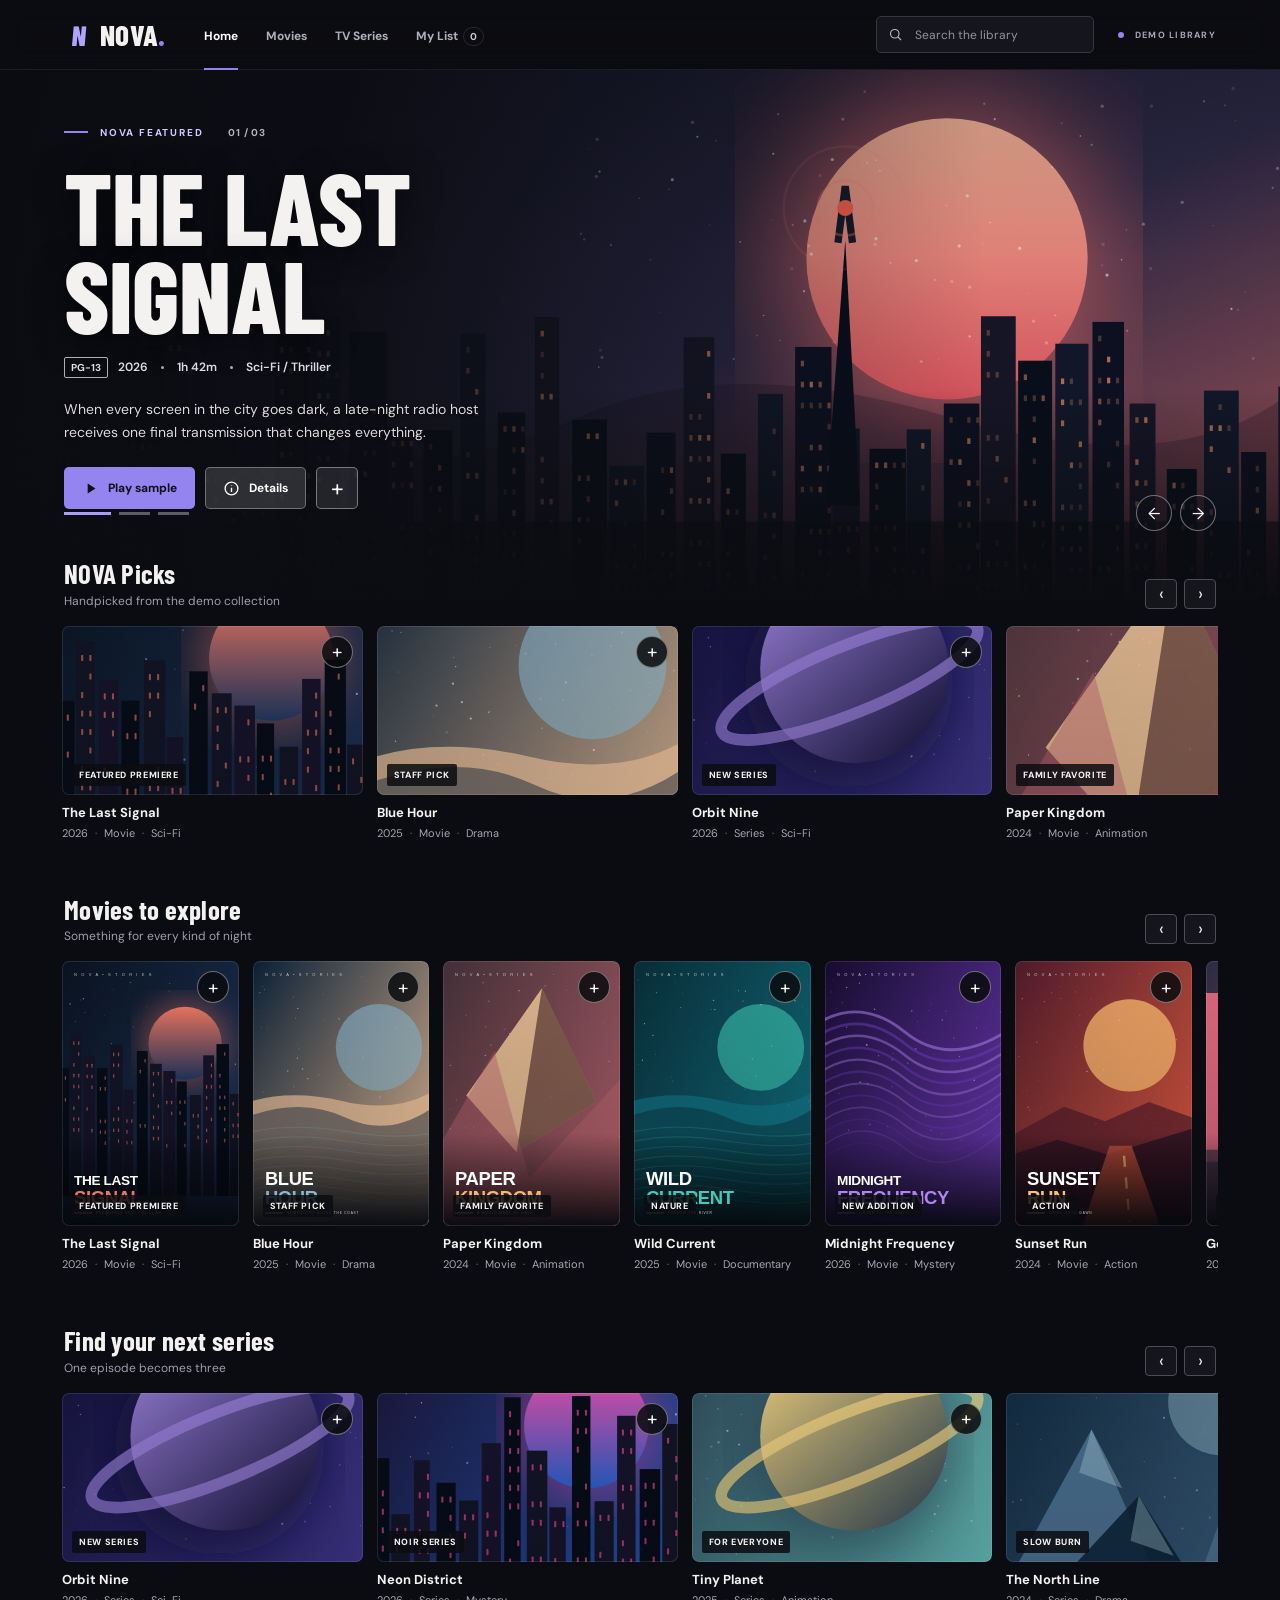
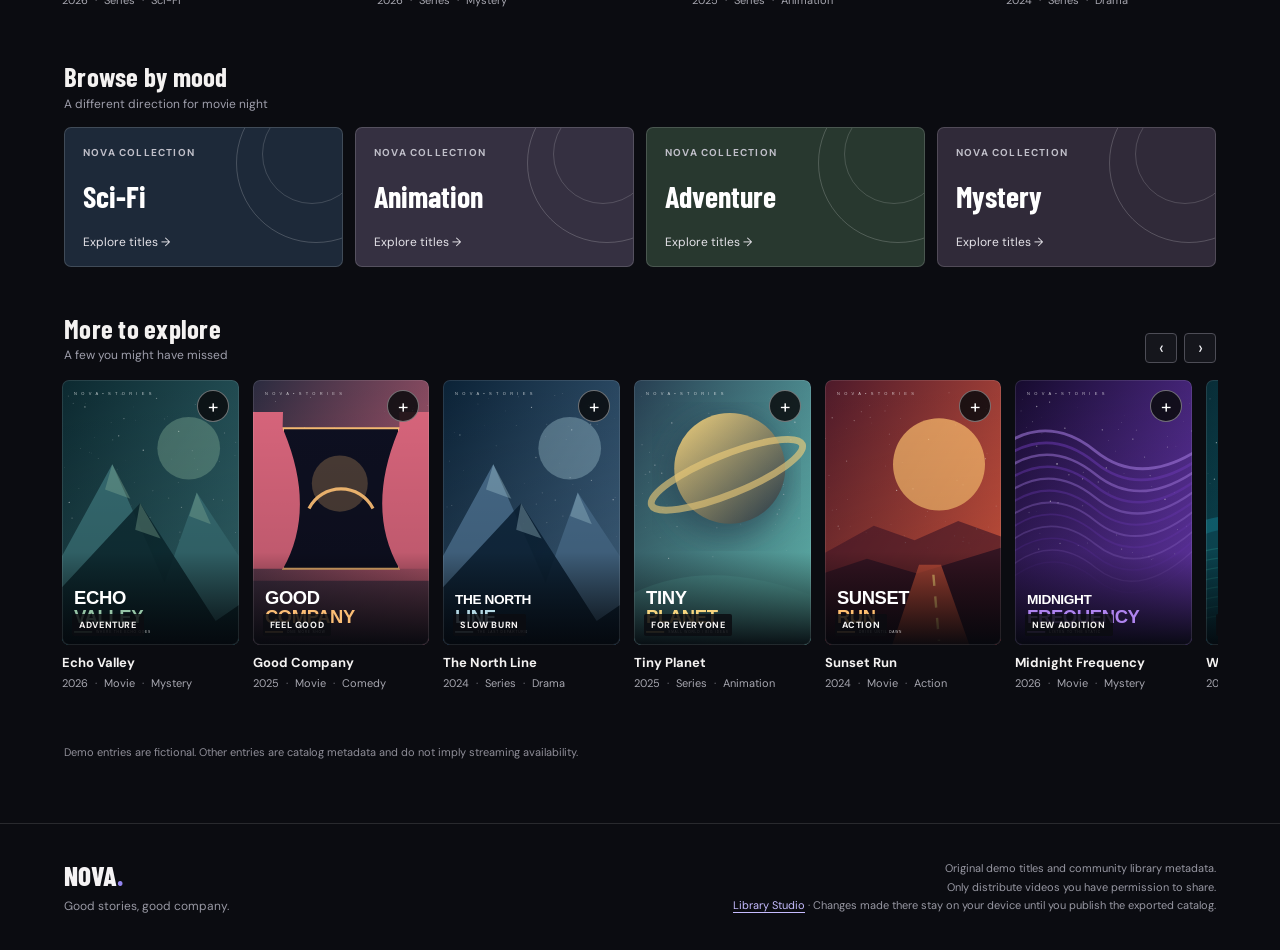
==== commit ae113329: "Add files via upload" ====
--- a/index.html
+++ b/index.html
@@ -9,6 +9,7 @@
   <link rel="icon" href="assets/favicon.svg" type="image/svg+xml">
   <link rel="stylesheet" href="styles.css">
   <script defer src="catalog.js"></script>
+  <script defer src="imports.js"></script>
   <script defer src="app.js"></script>
 </head>
 <body>
@@ -64,7 +65,7 @@
 
   <footer class="site-footer page-gutter">
     <div class="footer-brand"><span class="footer-wordmark">NOVA<span>.</span></span><span>Good stories, good company.</span></div>
-    <div class="footer-notice">An independent demo catalog with fictional titles and an original sample video.<br>Only share videos you have permission to distribute.</div>
+    <div class="footer-notice">Original demo titles and community library metadata.<br>Only distribute videos you have permission to share.<br><a href="studio.html">Library Studio</a> · Changes made there stay on your device until you publish the exported catalog.</div>
   </footer>
 
   <div id="details-overlay" class="overlay" hidden>
--- a/styles.css
+++ b/styles.css
@@ -18,3 +18,6 @@
 @media(max-width:410px){.header-inner{padding-left:16px;padding-right:16px}.search-box{width:142px}.hero-title{font-size:65px}.hero-kicker .kicker-number{margin-left:2px}.hero-actions{gap:7px}.btn{padding:0 12px}.media-card.poster-card{width:43vw}.collection-name{font-size:23px}}
 @media(prefers-reduced-motion:reduce){html,.rail-scroller{scroll-behavior:auto}*,*:before,*:after{transition:none!important;animation:none!important}}
 .card-click{position:absolute;inset:0;overflow:hidden;border-radius:inherit}.card-click img{width:100%;height:100%;object-fit:cover}.card-click:focus-visible{outline-offset:-4px;z-index:2}.card-status{pointer-events:none}.poster-card .card-art img{object-position:center center}
+
+/* Published catalog additions and season selector */
+.season-select-label{display:flex;justify-content:space-between;align-items:center;gap:16px;margin:14px 0;color:#cac8d4;font-size:12px}.season-select{appearance:auto;border:1px solid #4d4b59;border-radius:5px;background:#252630;color:#f4f2f1;padding:10px 14px;font:inherit;min-width:165px}.episode-play{background:#8f80ea;color:#111118;border:0;border-radius:4px;padding:7px 10px;margin-left:10px;font-size:11px;font-weight:700}.episode-play:hover{background:#b6aafc}.site-footer a{color:#c6bcff;text-decoration:underline;text-underline-offset:3px}.site-footer a:hover{color:white}
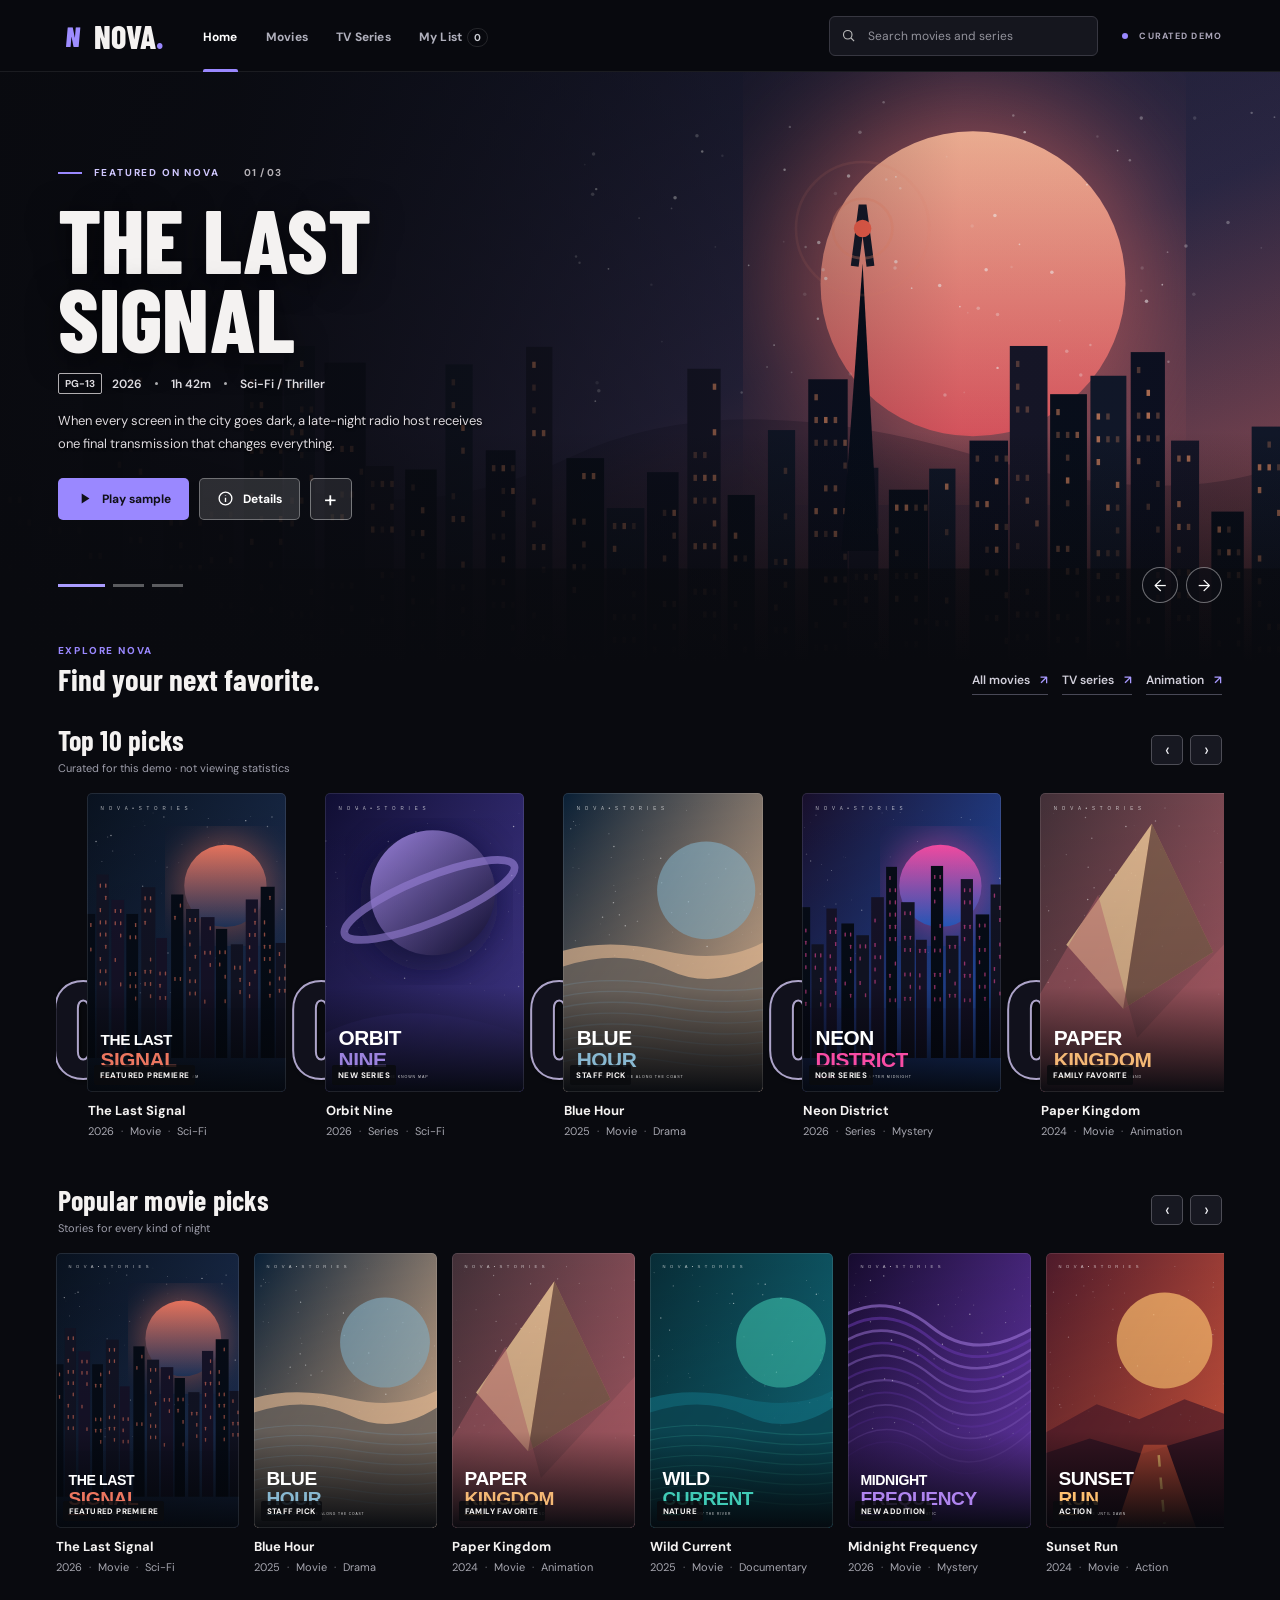
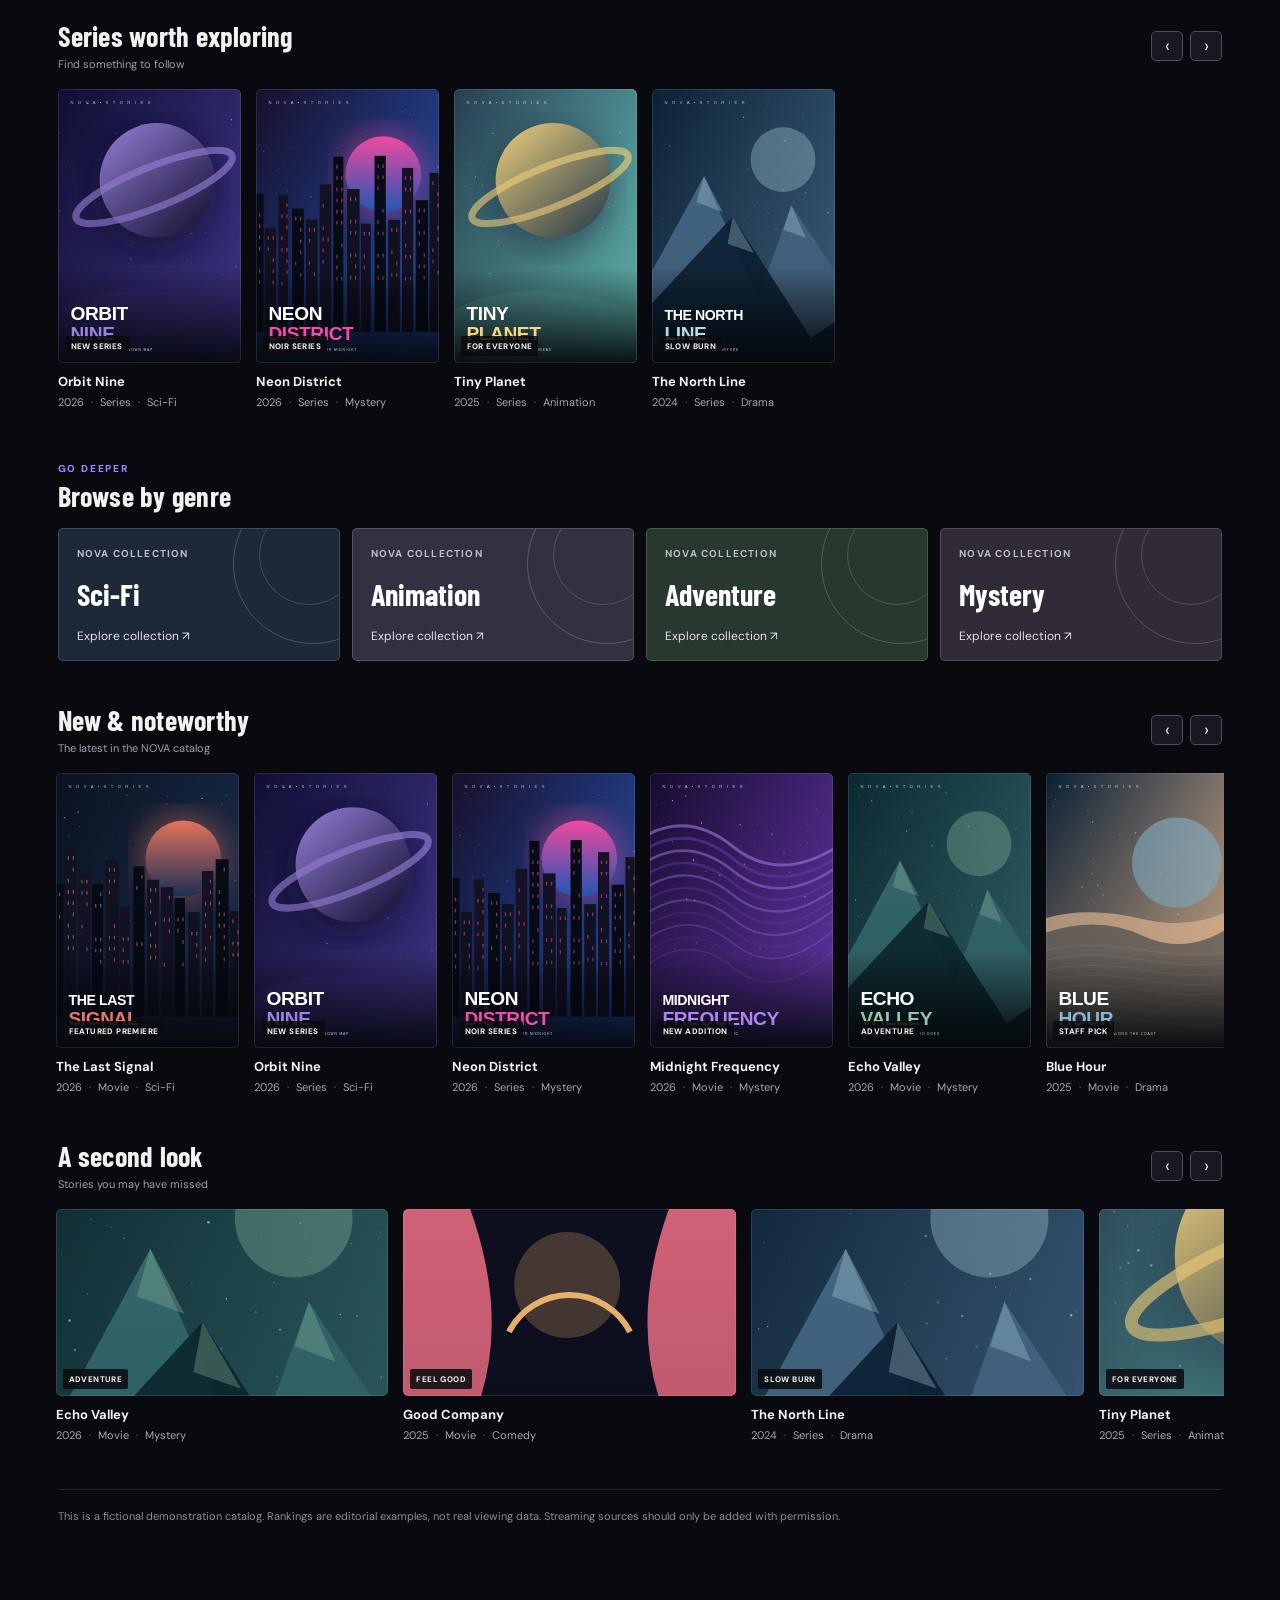
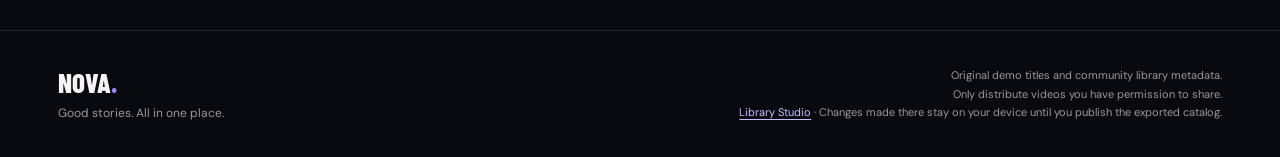
==== commit e296311c: "Add files via upload" ====
--- a/index.html
+++ b/index.html
@@ -3,14 +3,14 @@
 <head>
   <meta charset="utf-8">
   <meta name="viewport" content="width=device-width, initial-scale=1">
-  <meta name="theme-color" content="#0b0c11">
-  <meta name="description" content="NOVA — a cinematic movie and series discovery demo with original fictional titles and sample video.">
-  <title>NOVA — Movies and stories, thoughtfully collected</title>
+  <meta name="theme-color" content="#0a0b0f">
+  <meta name="description" content="NOVA — discover films, series, and carefully curated collections. A demo catalog with original fictional stories.">
+  <title>NOVA — Movies &amp; Series</title>
   <link rel="icon" href="assets/favicon.svg" type="image/svg+xml">
-  <link rel="stylesheet" href="styles.css">
+  <link rel="stylesheet" href="styles.css?v=22">
   <script defer src="catalog.js"></script>
   <script defer src="imports.js"></script>
-  <script defer src="app.js"></script>
+  <script defer src="app.js?v=22"></script>
 </head>
 <body>
   <a href="#main" class="skip-link">Skip to content</a>
@@ -26,9 +26,9 @@
       <div class="header-right">
         <label class="search-box" aria-label="Search library">
           <svg viewBox="0 0 24 24" aria-hidden="true"><circle cx="10.8" cy="10.8" r="6.8"/><path d="m16 16 5 5"/></svg>
-          <input id="search" type="search" placeholder="Search the library" autocomplete="off" aria-label="Search titles and genres">
+          <input id="search" type="search" placeholder="Search movies and series" autocomplete="off" aria-label="Search titles and genres">
         </label>
-        <span class="demo-label"><span></span> DEMO LIBRARY</span>
+        <span class="demo-label"><span></span> CURATED DEMO</span>
       </div>
     </div>
   </header>
@@ -38,7 +38,7 @@
       <div class="hero-image" id="hero-image" aria-hidden="true"></div>
       <div class="hero-shade" aria-hidden="true"></div>
       <div class="hero-content page-gutter">
-        <div class="hero-kicker"><span class="kicker-line"></span> NOVA FEATURED <span class="kicker-number" id="feature-index">01 / 03</span></div>
+        <div class="hero-kicker"><span class="kicker-line"></span> FEATURED ON NOVA <span class="kicker-number" id="feature-index">01 / 03</span></div>
         <h1 class="hero-title" id="feature-title">The Last<br>Signal</h1>
         <div class="hero-meta" id="feature-meta"></div>
         <p class="hero-summary" id="feature-description"></p>
@@ -54,17 +54,27 @@
       </div>
     </section>
 
-    <div class="home-content page-gutter" id="home-content"><div id="home-library"></div></div>
+    <div class="home-content page-gutter" id="home-content">
+      <div class="home-intro">
+        <div><p class="home-intro-kicker">EXPLORE NOVA</p><h2>Find your next favorite.</h2></div>
+        <div class="home-shortcuts" aria-label="Browse collections">
+          <button type="button" data-page="movies">All movies <span>↗</span></button>
+          <button type="button" data-page="series">TV series <span>↗</span></button>
+          <button type="button" data-collection="Animation">Animation <span>↗</span></button>
+        </div>
+      </div>
+      <div id="home-library"></div>
+    </div>
 
     <div class="browse-content page-gutter" id="browse-content" hidden>
       <div class="browse-heading" id="section-heading"><span class="eyebrow" id="browse-eyebrow">THE COLLECTION</span><h1 id="browse-title">The collection<span>.</span></h1><p id="browse-description">Find something worth watching.</p></div>
-      <div class="category-bar" id="genre-bar" aria-label="Filter titles by genre"></div>
+      <div class="browse-toolbar"><div class="category-bar" id="genre-bar" aria-label="Filter titles by genre"></div><label class="sort-control">Sort <select id="sort-select" aria-label="Sort titles"><option value="default">Featured</option><option value="recent">Newest</option><option value="az">A–Z</option><option value="oldest">Oldest</option></select></label></div>
       <div id="library" aria-live="polite"></div>
     </div>
   </main>
 
   <footer class="site-footer page-gutter">
-    <div class="footer-brand"><span class="footer-wordmark">NOVA<span>.</span></span><span>Good stories, good company.</span></div>
+    <div class="footer-brand"><span class="footer-wordmark">NOVA<span>.</span></span><span>Good stories. All in one place.</span></div>
     <div class="footer-notice">Original demo titles and community library metadata.<br>Only distribute videos you have permission to share.<br><a href="studio.html">Library Studio</a> · Changes made there stay on your device until you publish the exported catalog.</div>
   </footer>
 
--- a/styles.css
+++ b/styles.css
@@ -21,3 +21,69 @@
 
 /* Published catalog additions and season selector */
 .season-select-label{display:flex;justify-content:space-between;align-items:center;gap:16px;margin:14px 0;color:#cac8d4;font-size:12px}.season-select{appearance:auto;border:1px solid #4d4b59;border-radius:5px;background:#252630;color:#f4f2f1;padding:10px 14px;font:inherit;min-width:165px}.episode-play{background:#8f80ea;color:#111118;border:0;border-radius:4px;padding:7px 10px;margin-left:10px;font-size:11px;font-weight:700}.episode-play:hover{background:#b6aafc}.site-footer a{color:#c6bcff;text-decoration:underline;text-underline-offset:3px}.site-footer a:hover{color:white}
+
+
+/* NOVA V2.2: poster-first discovery inspired by the browse hierarchy of film indexes.
+   Original styling, original artwork, and original code. */
+:root{--bg:#090a0f;--panel:#171922;--panel2:#20212b;--accent:#9a88ff;--line:rgba(255,255,255,.115);--gutter:clamp(20px,4.5vw,86px)}
+body{background:#090a0f}
+.site-header{height:72px;background:#090a0ff5}
+.site-header.scrolled{background:#090a0ffd}
+.wordmark{font-size:32px;letter-spacing:.012em}
+.logo-mark{color:#9e8dff}
+.nav-link{font-size:12px;letter-spacing:.015em}
+.nav-link.active:after{background:var(--accent);height:3px;border-radius:2px 2px 0 0}
+.search-box{width:clamp(190px,21vw,315px);height:40px;border-radius:6px;background:#15161e}
+.demo-label{font-size:9px}
+.hero{height:clamp(420px,53vw,590px);max-height:74vh;background:#161521}
+.hero-image{background-position:center 46%;background-size:cover}
+.hero-shade{background:linear-gradient(90deg,#090a0ffb 0%,#090a0fe8 18%,#090a0fa8 36%,#090a0f13 75%),linear-gradient(0deg,#090a0f 0%,#090a0fcc 9%,transparent 39%)}
+.hero-content{bottom:48px;max-width:1760px}
+.hero-title{font-size:clamp(62px,7vw,106px);margin:20px 0 16px;max-width:570px;letter-spacing:.003em}
+.hero-summary{max-width:445px;margin:16px 0 22px;font-size:13px;line-height:1.75}
+.hero-kicker{font-size:10px}
+.hero-controls{bottom:59px}
+.home-content{margin-top:-22px;padding-bottom:76px}
+.home-intro{display:flex;align-items:end;justify-content:space-between;gap:20px;padding-top:4px;margin:0 0 30px}
+.home-intro-kicker,.rail-eyebrow{color:var(--accent);font-size:10px;letter-spacing:.18em;font-weight:800;margin:0 0 6px}
+.home-intro h2{font-size:clamp(24px,2.4vw,35px);font-family:'Barlow Condensed',sans-serif;margin:0;font-weight:700;line-height:1.05}
+.home-shortcuts{display:flex;gap:14px;flex-wrap:wrap}
+.home-shortcuts button{display:inline-flex;align-items:center;gap:10px;border:0;border-bottom:1px solid #494957;background:transparent;color:#d1cfda;font-size:12px;font-weight:600;padding:6px 0}
+.home-shortcuts button span{color:#a99aff}
+.home-shortcuts button:hover{color:white;border-color:var(--accent)}
+.rail{margin-bottom:41px}
+.rail-head{align-items:center;margin-bottom:16px}
+.rail-head h2{font-size:clamp(24px,2.2vw,32px);letter-spacing:.008em}
+.rail-subtitle{margin-top:5px;font-size:11px}
+.rail-tools button{border-radius:5px;background:#171821}
+.rail-scroller{gap:15px;padding-bottom:6px}
+.media-card.poster-card{width:clamp(140px,14.3vw,210px)}
+.media-card.wide{width:clamp(248px,26vw,370px)}
+.card-art{border-radius:5px;background:#181a24}
+.media-card:hover .card-art{transform:translateY(-3px)}
+.card-title{font-size:13px;margin:10px 0 5px;font-weight:700}
+.card-caption{font-size:11px}
+.card-status{font-size:8px;letter-spacing:.05em;background:#0a0b0edb;padding:5px 6px;bottom:7px;left:7px}
+.card-save{opacity:0;transform:translateY(4px);transition:opacity .15s,transform .15s;}
+.media-card:hover .card-save,.card-save:focus-visible,.card-save.saved{opacity:1;transform:none}
+/* A ranked row with bold editorial numbering instead of external rating claims. */
+.ranked-scroller{gap:8px}
+.ranked-card{padding-left:31px;position:relative}
+.ranked-card.poster-card{width:clamp(168px,18vw,257px)}
+.ranked-card .card-art{position:relative;z-index:1}
+.rank-number{position:absolute;z-index:0;bottom:64px;left:-4px;font-family:'Barlow Condensed',Impact,sans-serif;font-weight:800;font-size:clamp(95px,10.7vw,150px);line-height:.75;letter-spacing:-.07em;color:#11111c;-webkit-text-stroke:2px #ada4c9;text-shadow:2px 1px 4px #000b;pointer-events:none}
+.ranked-card .card-title,.ranked-card .card-caption{padding-left:1px}
+.collection-section{margin:47px 0 44px}
+.collection-card{border-radius:5px;min-height:133px}
+.catalog-disclaimer{margin:15px 0 12px;padding:17px 0;border-top:1px solid var(--line);color:#8c8c98;font-size:11px;line-height:1.65}
+.browse-toolbar{display:flex;align-items:center;justify-content:space-between;gap:24px}
+.category-bar{flex:1;min-width:0}
+.sort-control{display:flex;align-items:center;white-space:nowrap;gap:10px;color:#a7a4b0;font-size:12px}
+.sort-control select{background:#171821;color:#f3f1f7;border:1px solid #4b4858;border-radius:5px;padding:9px 11px;font:inherit;min-width:112px}
+@media (hover:none){.card-save{opacity:1;transform:none}}
+@media(max-width:850px){.home-intro{align-items:start;flex-direction:column;gap:12px}.hero{height:520px}.hero-title{font-size:75px}.home-shortcuts{gap:18px}.demo-label{display:none}}
+@media(max-width:600px){.hero{height:480px;max-height:none}.hero-title{font-size:63px}.home-content{margin-top:-9px}.home-intro{margin-bottom:24px}.home-intro h2{font-size:27px}.home-shortcuts button{font-size:11px}.media-card.poster-card{width:143px}.ranked-card.poster-card{width:174px}.rank-number{font-size:100px;bottom:59px}.browse-toolbar{display:block}.category-bar{margin-bottom:9px}.sort-control{justify-content:flex-end;margin-bottom:19px}.card-save{opacity:1;transform:none}.collection-section{margin:38px 0}}
+@media(prefers-reduced-motion:reduce){.media-card:hover .card-art{transform:none}}
+
+/* Mobile nav occupies two rows; retain its height after V2.2 base header rules. */
+@media(max-width:700px){.site-header{height:auto;min-height:112px}.header-inner{min-height:112px}.main-nav{flex-basis:100%;order:3;height:44px}}
